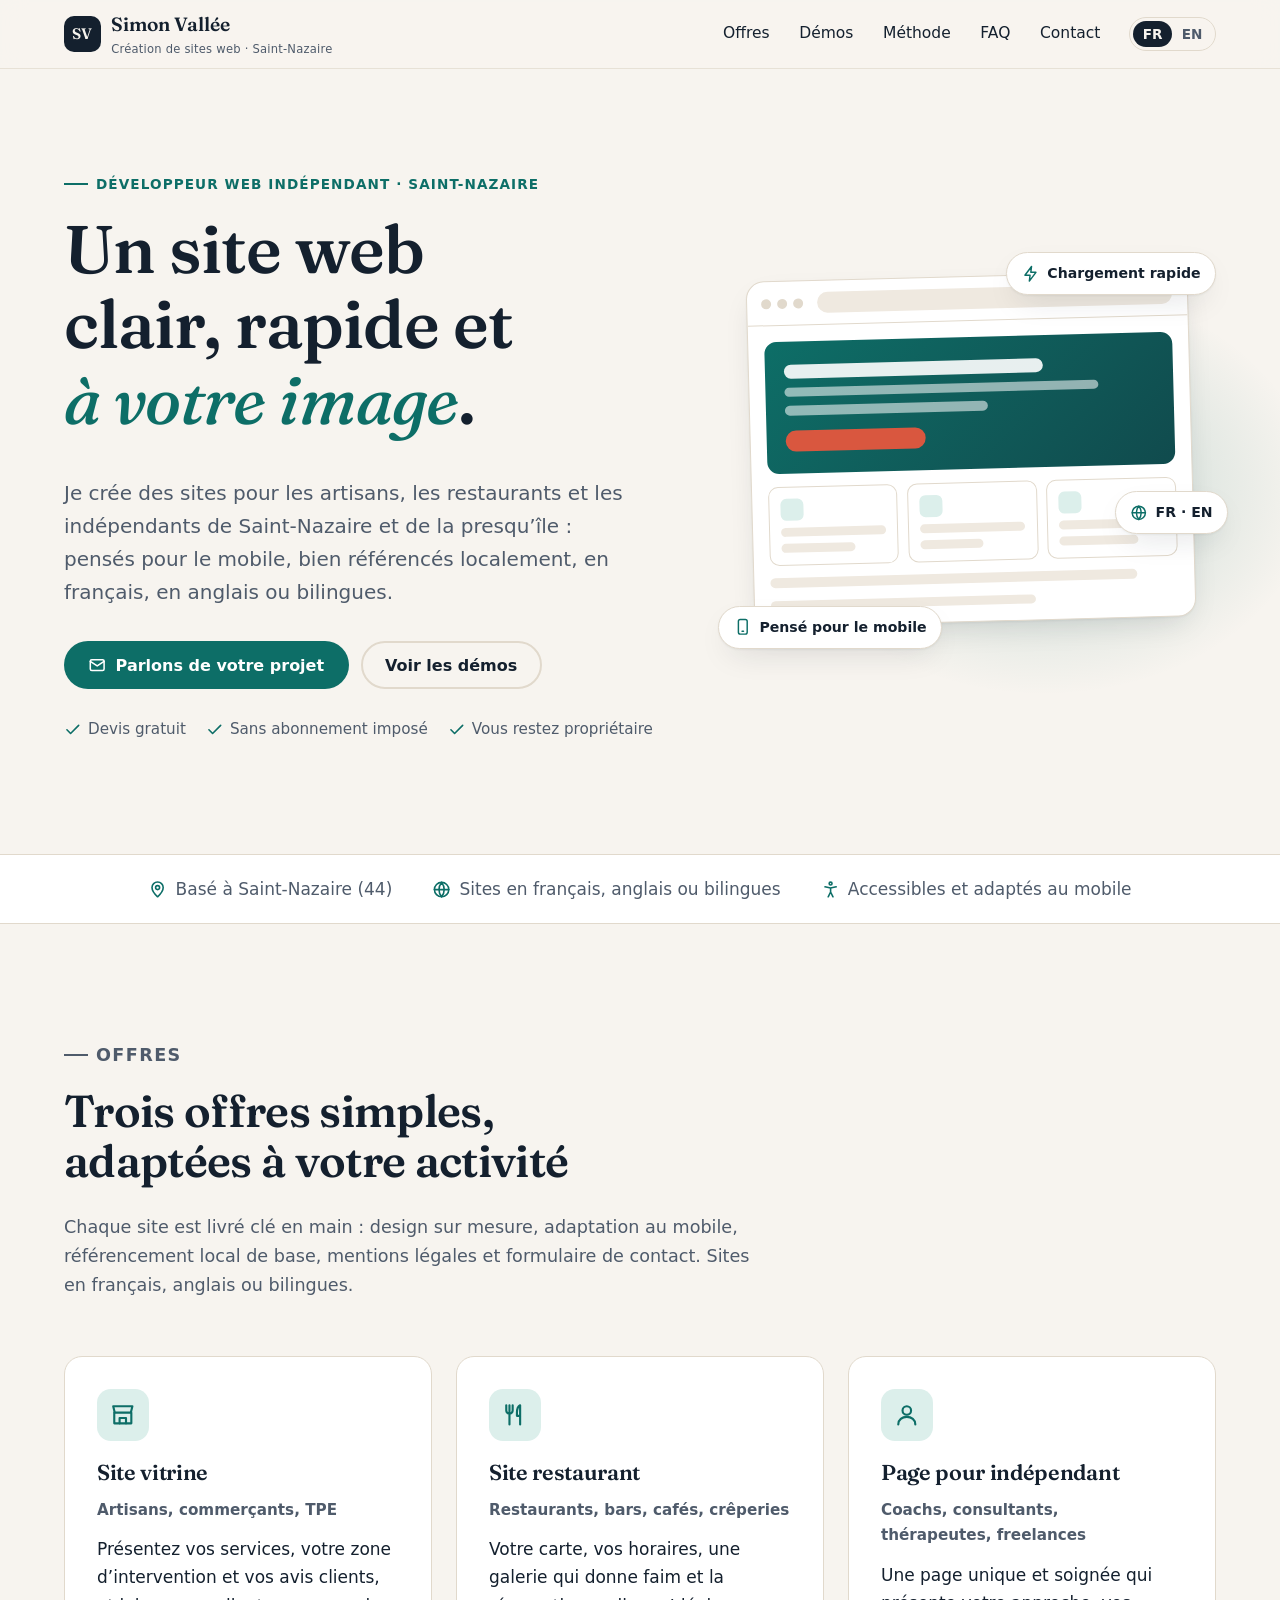
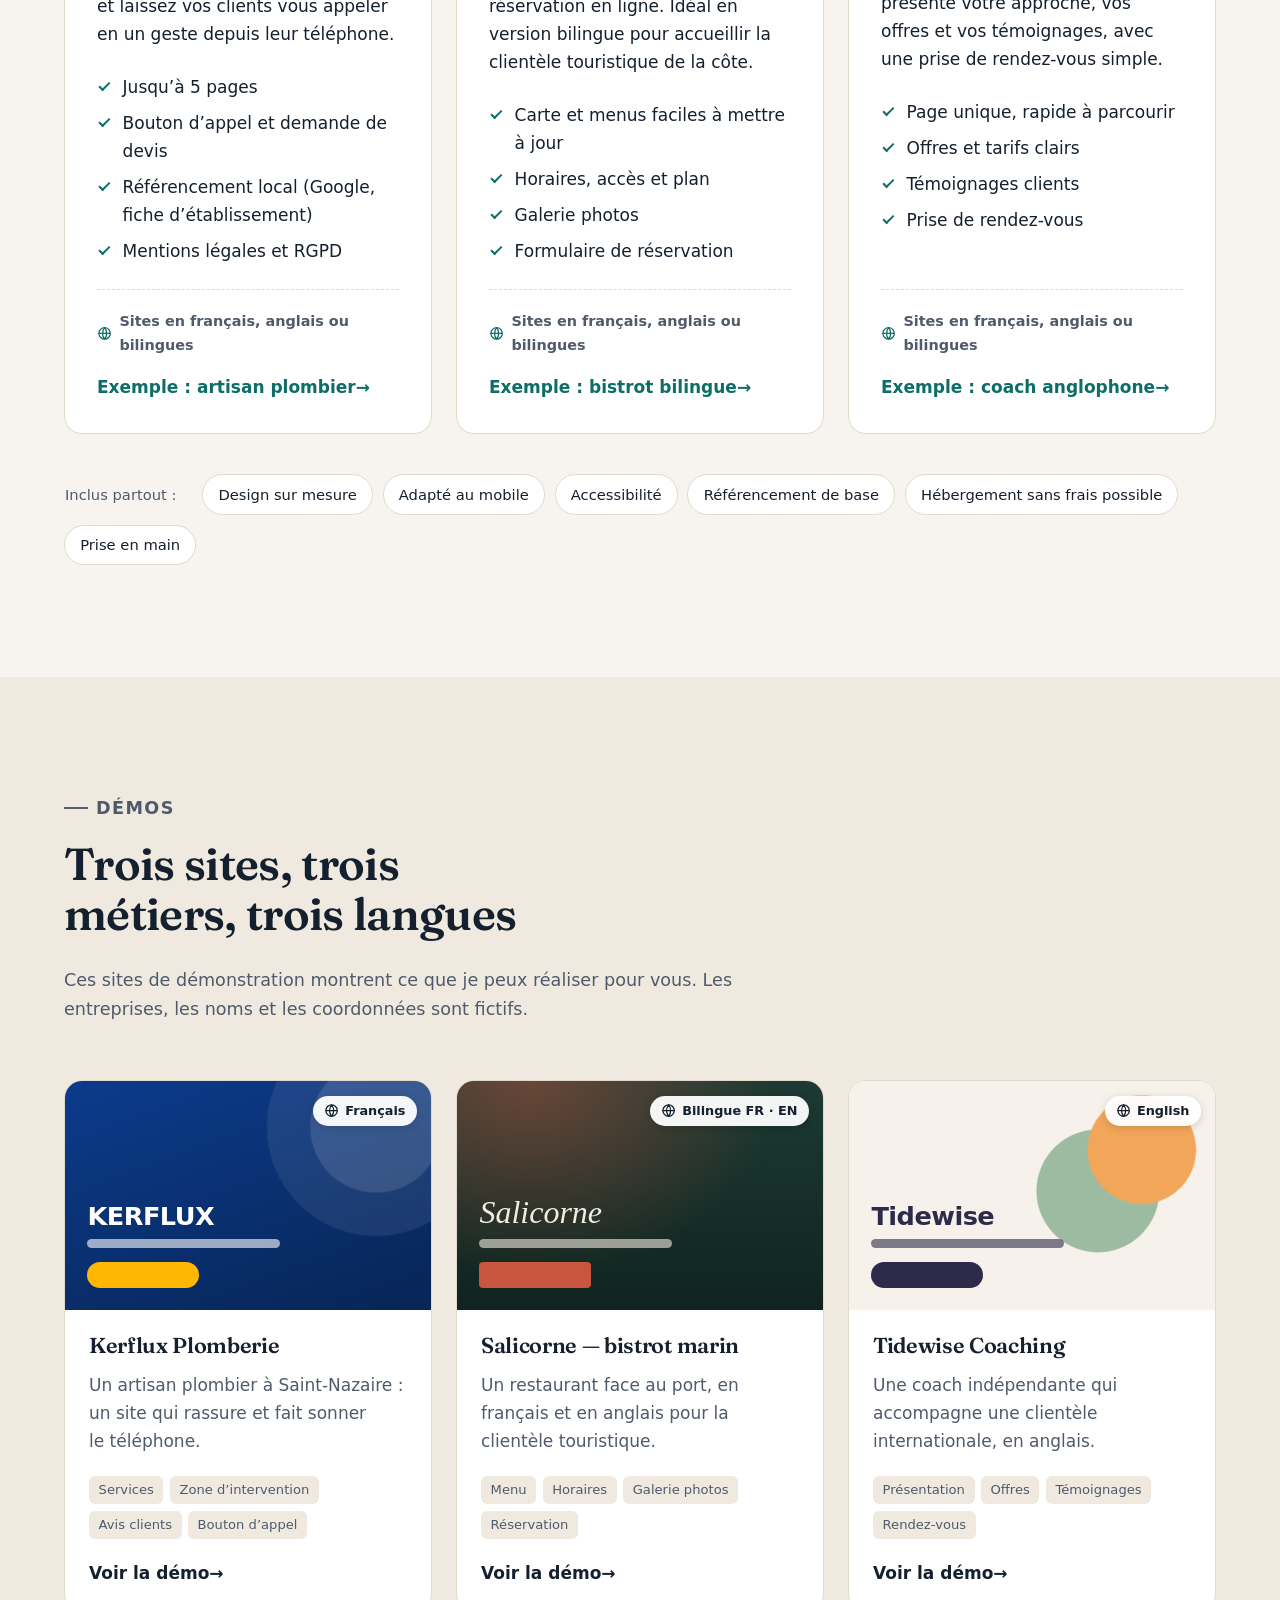
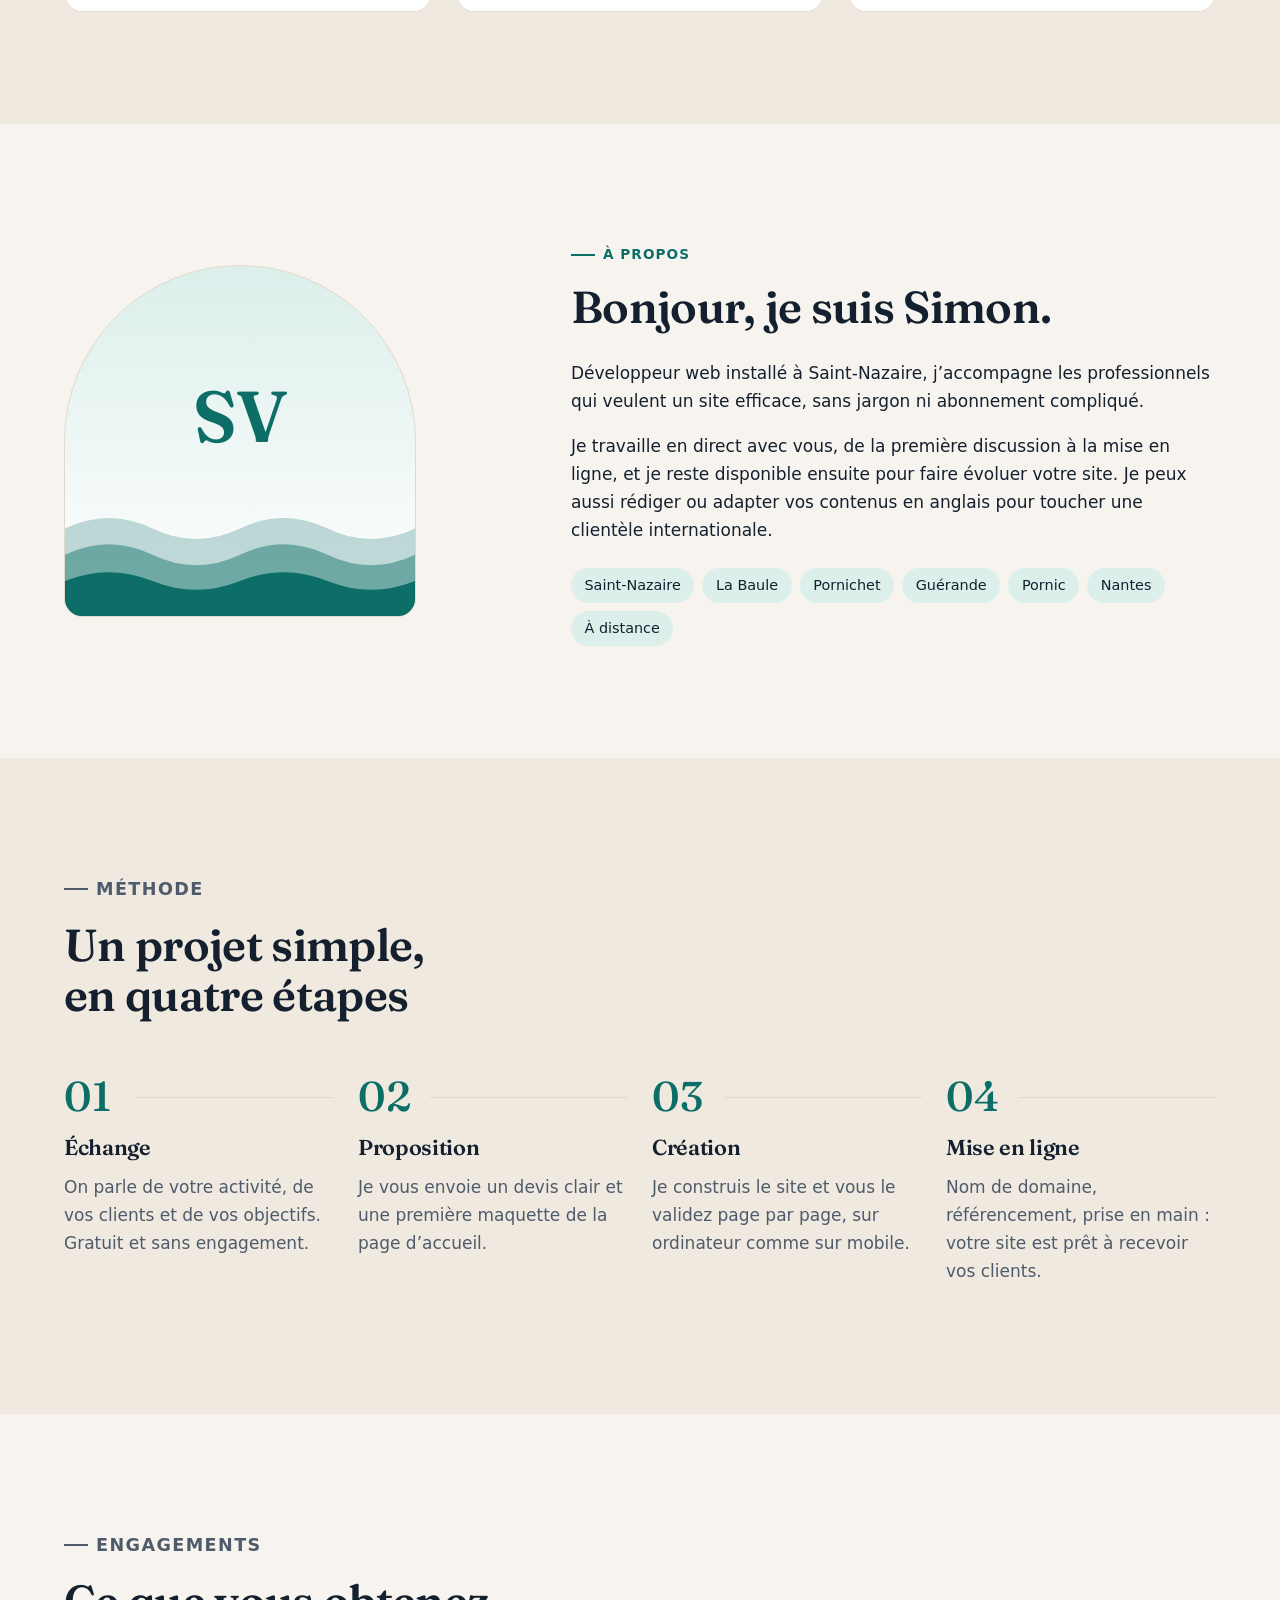
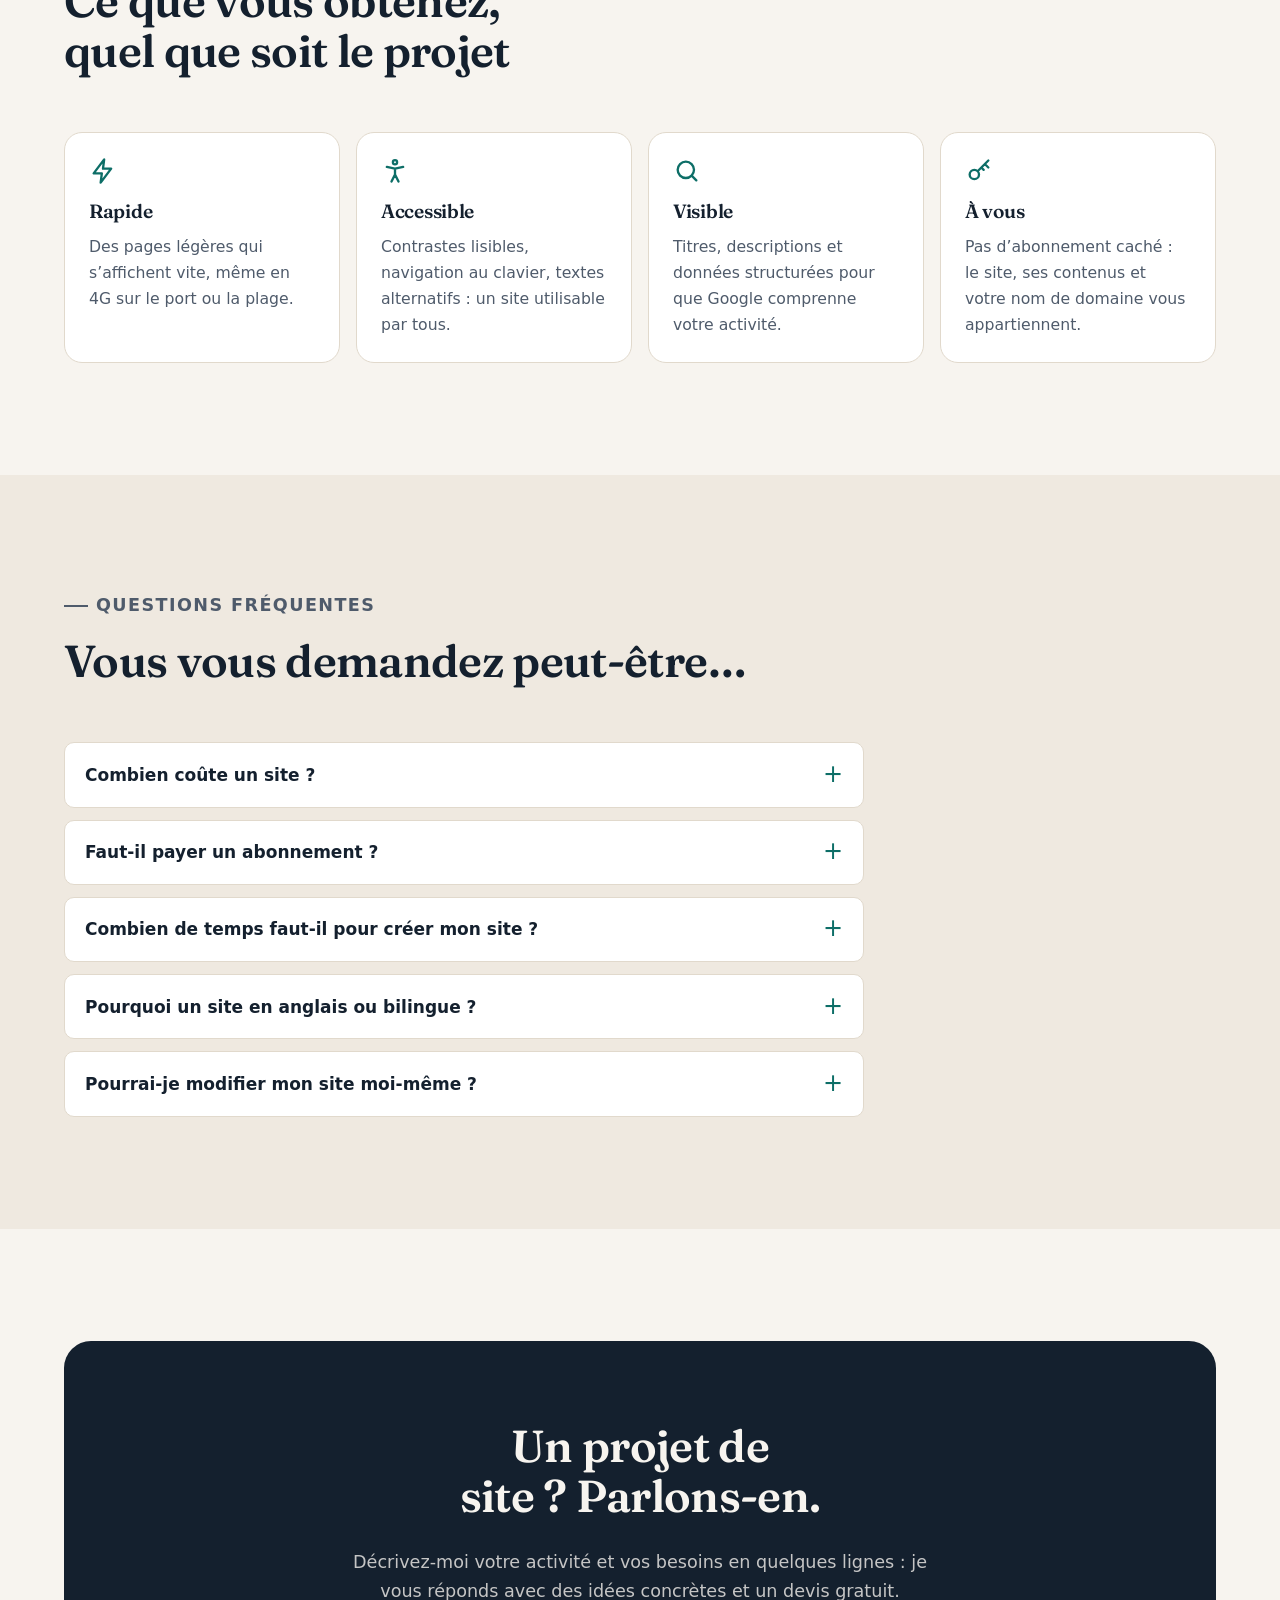
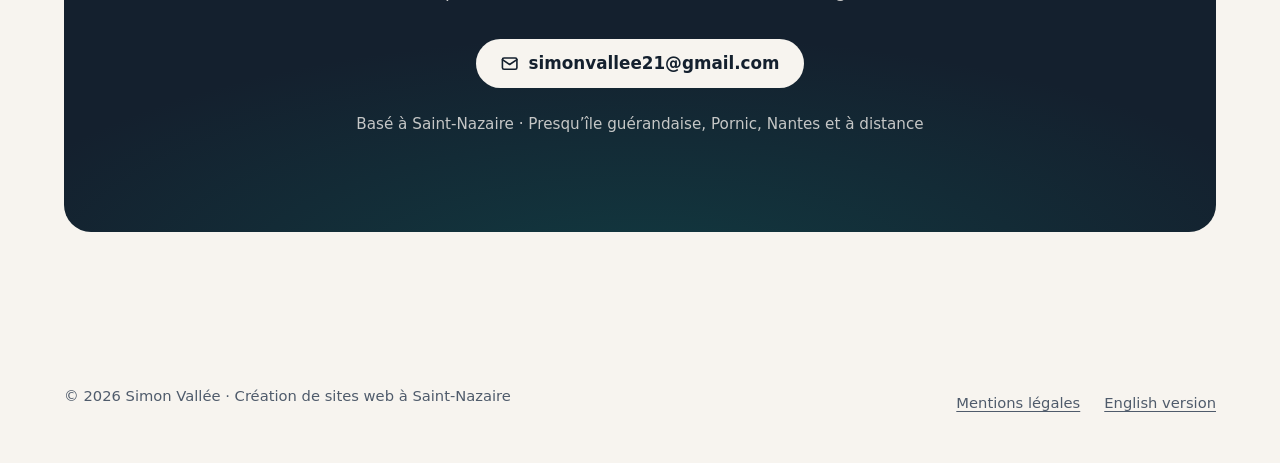
==== index.html @ a6b5ebdc "Créer le portfolio bilingue et trois sites de démonstration - Portfolio FR/EN : présentation, trois " ====
<!doctype html>
<html lang="fr">
<head>
  <meta charset="utf-8">
  <meta name="viewport" content="width=device-width, initial-scale=1">
  <title>Simon Vallée — Création de sites web à Saint-Nazaire</title>
  <meta name="description" content="Développeur web indépendant à Saint-Nazaire : sites vitrines, sites de restaurant et pages pour indépendants. Rapides, adaptés au mobile, en français, anglais ou bilingues.">
  <link rel="canonical" href="https://sucubria.github.io/portfolio/">
  <link rel="alternate" hreflang="fr" href="https://sucubria.github.io/portfolio/">
  <link rel="alternate" hreflang="en" href="https://sucubria.github.io/portfolio/en/">
  <link rel="alternate" hreflang="x-default" href="https://sucubria.github.io/portfolio/">
  <meta name="color-scheme" content="light dark">
  <meta name="theme-color" content="#f7f4ef" media="(prefers-color-scheme: light)">
  <meta name="theme-color" content="#0e161f" media="(prefers-color-scheme: dark)">

  <meta property="og:type" content="website">
  <meta property="og:site_name" content="Simon Vallée — Création de sites web">
  <meta property="og:title" content="Simon Vallée — Création de sites web à Saint-Nazaire">
  <meta property="og:description" content="Sites vitrines, sites de restaurant et pages pour indépendants : rapides, adaptés au mobile, en français, anglais ou bilingues.">
  <meta property="og:url" content="https://sucubria.github.io/portfolio/">
  <meta property="og:image" content="https://sucubria.github.io/portfolio/assets/img/og-image.png">
  <meta property="og:image:width" content="1200">
  <meta property="og:image:height" content="630">
  <meta property="og:locale" content="fr_FR">
  <meta property="og:locale:alternate" content="en_GB">
  <meta name="twitter:card" content="summary_large_image">

  <link rel="icon" href="assets/img/favicon.svg" type="image/svg+xml">
  <link rel="preload" href="assets/fonts/fraunces-latin-wght-normal.woff2" as="font" type="font/woff2" crossorigin>
  <link rel="stylesheet" href="assets/css/portfolio.css">
  <script>document.documentElement.classList.add("js");</script>
  <script src="assets/js/main.js" defer></script>

  <script type="application/ld+json">
  {
    "@context": "https://schema.org",
    "@type": "ProfessionalService",
    "name": "Simon Vallée — Création de sites web",
    "description": "Création de sites web pour artisans, restaurants et indépendants, en français, anglais ou bilingues.",
    "url": "https://sucubria.github.io/portfolio/",
    "image": "https://sucubria.github.io/portfolio/assets/img/og-image.png",
    "email": "simonvallee21@gmail.com",
    "founder": { "@type": "Person", "name": "Simon Vallée", "jobTitle": "Développeur web indépendant" },
    "address": { "@type": "PostalAddress", "addressLocality": "Saint-Nazaire", "postalCode": "44600", "addressCountry": "FR" },
    "areaServed": ["Saint-Nazaire", "La Baule-Escoublac", "Pornichet", "Guérande", "Pornic", "Nantes"],
    "knowsLanguage": ["fr", "en"],
    "hasOfferCatalog": {
      "@type": "OfferCatalog",
      "name": "Offres",
      "itemListElement": [
        { "@type": "Offer", "itemOffered": { "@type": "Service", "name": "Site vitrine" } },
        { "@type": "Offer", "itemOffered": { "@type": "Service", "name": "Site restaurant" } },
        { "@type": "Offer", "itemOffered": { "@type": "Service", "name": "Page pour indépendant" } }
      ]
    }
  }
  </script>
</head>
<body>
  <svg width="0" height="0" style="position:absolute" aria-hidden="true" focusable="false">
    <defs>
      <symbol id="i-check" viewBox="0 0 24 24" fill="none" stroke="currentColor" stroke-width="2.2" stroke-linecap="round" stroke-linejoin="round"><path d="M20 6 9 17l-5-5"/></symbol>
      <symbol id="i-mail" viewBox="0 0 24 24" fill="none" stroke="currentColor" stroke-width="2" stroke-linecap="round" stroke-linejoin="round"><rect x="3" y="5" width="18" height="14" rx="2"/><path d="m3 7 9 6 9-6"/></symbol>
      <symbol id="i-globe" viewBox="0 0 24 24" fill="none" stroke="currentColor" stroke-width="2" stroke-linecap="round" stroke-linejoin="round"><circle cx="12" cy="12" r="9"/><path d="M3 12h18M12 3a14 14 0 0 1 0 18M12 3a14 14 0 0 0 0 18"/></symbol>
      <symbol id="i-pin" viewBox="0 0 24 24" fill="none" stroke="currentColor" stroke-width="2" stroke-linecap="round" stroke-linejoin="round"><path d="M12 21s-7-6.2-7-11.5a7 7 0 0 1 14 0C19 14.8 12 21 12 21z"/><circle cx="12" cy="9.5" r="2.5"/></symbol>
      <symbol id="i-store" viewBox="0 0 24 24" fill="none" stroke="currentColor" stroke-width="2" stroke-linecap="round" stroke-linejoin="round"><path d="M4 10v10h16V10"/><path d="M3 4h18l-1.5 6h-15z"/><path d="M9 20v-5h6v5"/></symbol>
      <symbol id="i-utensils" viewBox="0 0 24 24" fill="none" stroke="currentColor" stroke-width="2" stroke-linecap="round" stroke-linejoin="round"><path d="M7 3v8M4 3v5a3 3 0 0 0 6 0V3M7 11v10"/><path d="M17 21V3c-2.2 1.2-3 3.8-3 7v3h3"/></symbol>
      <symbol id="i-user" viewBox="0 0 24 24" fill="none" stroke="currentColor" stroke-width="2" stroke-linecap="round" stroke-linejoin="round"><circle cx="12" cy="8" r="4"/><path d="M4 21c0-4.4 3.6-7 8-7s8 2.6 8 7"/></symbol>
      <symbol id="i-bolt" viewBox="0 0 24 24" fill="none" stroke="currentColor" stroke-width="2" stroke-linecap="round" stroke-linejoin="round"><path d="M13 2 4 14h7l-1 8 9-12h-7z"/></symbol>
      <symbol id="i-mobile" viewBox="0 0 24 24" fill="none" stroke="currentColor" stroke-width="2" stroke-linecap="round" stroke-linejoin="round"><rect x="6" y="2" width="12" height="20" rx="2.5"/><path d="M11 18h2"/></symbol>
      <symbol id="i-access" viewBox="0 0 24 24" fill="none" stroke="currentColor" stroke-width="2" stroke-linecap="round" stroke-linejoin="round"><circle cx="12" cy="4.5" r="1.8"/><path d="m5 8.5 7 1.5 7-1.5M12 10v5m0 0-3 6m3-6 3 6"/></symbol>
      <symbol id="i-search" viewBox="0 0 24 24" fill="none" stroke="currentColor" stroke-width="2" stroke-linecap="round" stroke-linejoin="round"><circle cx="11" cy="11" r="7"/><path d="m20 20-4-4"/></symbol>
      <symbol id="i-key" viewBox="0 0 24 24" fill="none" stroke="currentColor" stroke-width="2" stroke-linecap="round" stroke-linejoin="round"><circle cx="8" cy="15" r="4"/><path d="m11 12 9-9M17 6l3 3M14 9l2 2"/></symbol>
      <symbol id="i-menu" viewBox="0 0 24 24" fill="none" stroke="currentColor" stroke-width="2" stroke-linecap="round"><path d="M4 7h16M4 12h16M4 17h16"/></symbol>
    </defs>
  </svg>

  <a class="skip-link" href="#contenu">Aller au contenu</a>

  <header class="site-header">
    <div class="wrap site-header__inner">
      <a class="brand" href="./" aria-label="Simon Vallée, accueil">
        <span class="brand__mark" aria-hidden="true">SV</span>
        <span>Simon Vallée<span class="brand__tagline">Création de sites web · Saint-Nazaire</span></span>
      </a>
      <nav class="nav" id="menu" aria-label="Navigation principale">
        <ul class="nav__list">
          <li><a href="#offres">Offres</a></li>
          <li><a href="#demos">Démos</a></li>
          <li><a href="#methode">Méthode</a></li>
          <li><a href="#faq">FAQ</a></li>
          <li><a href="#contact">Contact</a></li>
        </ul>
      </nav>
      <div class="lang-switch" role="group" aria-label="Langue du site">
        <span aria-current="true">FR</span>
        <a href="en/" hreflang="en" lang="en" aria-label="English version">EN</a>
      </div>
      <button class="nav-toggle" type="button" aria-expanded="false" aria-controls="menu" data-nav-toggle>
        <svg aria-hidden="true"><use href="#i-menu"/></svg>
        <span class="visually-hidden">Menu</span>
      </button>
    </div>
  </header>

  <main id="contenu">
    <section class="hero" aria-labelledby="hero-title">
      <div class="wrap hero__grid">
        <div>
          <p class="eyebrow">Développeur web indépendant · Saint-Nazaire</p>
          <h1 id="hero-title">Un site web clair, rapide et <em>à votre image</em>.</h1>
          <p class="hero__lead">Je crée des sites pour les artisans, les restaurants et les indépendants de Saint-Nazaire et de la presqu’île&nbsp;: pensés pour le mobile, bien référencés localement, en français, en anglais ou bilingues.</p>
          <div class="hero__actions">
            <a class="btn btn--primary" href="mailto:simonvallee21@gmail.com?subject=Projet%20de%20site%20web">
              <svg aria-hidden="true"><use href="#i-mail"/></svg>
              Parlons de votre projet
            </a>
            <a class="btn btn--ghost" href="#demos">Voir les démos</a>
          </div>
          <ul class="checks">
            <li><svg aria-hidden="true"><use href="#i-check"/></svg>Devis gratuit</li>
            <li><svg aria-hidden="true"><use href="#i-check"/></svg>Sans abonnement imposé</li>
            <li><svg aria-hidden="true"><use href="#i-check"/></svg>Vous restez propriétaire</li>
          </ul>
        </div>

        <div class="mockup" aria-hidden="true">
          <div class="browser">
            <div class="browser__bar"><i></i><i></i><i></i><span class="browser__url"></span></div>
            <div class="browser__body">
              <div class="sk-hero">
                <span class="sk-line"></span>
                <span class="sk-line" style="width:85%"></span>
                <span class="sk-line" style="width:55%"></span>
                <span class="sk-btn"></span>
              </div>
              <div class="sk-cards">
                <div class="sk-card"><i></i><span class="sk-line"></span><span class="sk-line" style="width:70%"></span></div>
                <div class="sk-card"><i></i><span class="sk-line"></span><span class="sk-line" style="width:60%"></span></div>
                <div class="sk-card"><i></i><span class="sk-line"></span><span class="sk-line" style="width:75%"></span></div>
              </div>
              <span class="sk-line" style="width:90%"></span>
              <span class="sk-line" style="width:65%"></span>
            </div>
          </div>
          <span class="float-badge float-badge--1"><svg><use href="#i-bolt"/></svg>Chargement rapide</span>
          <span class="float-badge float-badge--3"><svg><use href="#i-globe"/></svg>FR · EN</span>
          <span class="float-badge float-badge--2"><svg><use href="#i-mobile"/></svg>Pensé pour le mobile</span>
        </div>
      </div>
    </section>

    <div class="strip">
      <ul class="wrap strip__list">
        <li><svg aria-hidden="true"><use href="#i-pin"/></svg>Basé à Saint-Nazaire (44)</li>
        <li><svg aria-hidden="true"><use href="#i-globe"/></svg>Sites en français, anglais ou bilingues</li>
        <li><svg aria-hidden="true"><use href="#i-access"/></svg>Accessibles et adaptés au mobile</li>
      </ul>
    </div>

    <section class="section" id="offres" aria-labelledby="offres-title">
      <div class="wrap">
        <div class="section__head">
          <p class="eyebrow">Offres</p>
          <h2 id="offres-title">Trois offres simples, adaptées à votre activité</h2>
          <p>Chaque site est livré clé en main&nbsp;: design sur mesure, adaptation au mobile, référencement local de base, mentions légales et formulaire de contact. Sites en français, anglais ou bilingues.</p>
        </div>

        <div class="cards">
          <article class="card">
            <div class="card__icon" aria-hidden="true"><svg><use href="#i-store"/></svg></div>
            <h3>Site vitrine</h3>
            <p class="card__for">Artisans, commerçants, TPE</p>
            <p>Présentez vos services, votre zone d’intervention et vos avis clients, et laissez vos clients vous appeler en un geste depuis leur téléphone.</p>
            <ul class="card__list">
              <li>Jusqu’à 5 pages</li>
              <li>Bouton d’appel et demande de devis</li>
              <li>Référencement local (Google, fiche d’établissement)</li>
              <li>Mentions légales et RGPD</li>
            </ul>
            <div class="card__foot">
              <span class="lang-note"><svg aria-hidden="true"><use href="#i-globe"/></svg>Sites en français, anglais ou bilingues</span>
              <a class="link-arrow" href="demos/plombier/">Exemple&nbsp;: artisan plombier</a>
            </div>
          </article>

          <article class="card">
            <div class="card__icon" aria-hidden="true"><svg><use href="#i-utensils"/></svg></div>
            <h3>Site restaurant</h3>
            <p class="card__for">Restaurants, bars, cafés, crêperies</p>
            <p>Votre carte, vos horaires, une galerie qui donne faim et la réservation en ligne. Idéal en version bilingue pour accueillir la clientèle touristique de la côte.</p>
            <ul class="card__list">
              <li>Carte et menus faciles à mettre à jour</li>
              <li>Horaires, accès et plan</li>
              <li>Galerie photos</li>
              <li>Formulaire de réservation</li>
            </ul>
            <div class="card__foot">
              <span class="lang-note"><svg aria-hidden="true"><use href="#i-globe"/></svg>Sites en français, anglais ou bilingues</span>
              <a class="link-arrow" href="demos/restaurant/">Exemple&nbsp;: bistrot bilingue</a>
            </div>
          </article>

          <article class="card">
            <div class="card__icon" aria-hidden="true"><svg><use href="#i-user"/></svg></div>
            <h3>Page pour indépendant</h3>
            <p class="card__for">Coachs, consultants, thérapeutes, freelances</p>
            <p>Une page unique et soignée qui présente votre approche, vos offres et vos témoignages, avec une prise de rendez-vous simple.</p>
            <ul class="card__list">
              <li>Page unique, rapide à parcourir</li>
              <li>Offres et tarifs clairs</li>
              <li>Témoignages clients</li>
              <li>Prise de rendez-vous</li>
            </ul>
            <div class="card__foot">
              <span class="lang-note"><svg aria-hidden="true"><use href="#i-globe"/></svg>Sites en français, anglais ou bilingues</span>
              <a class="link-arrow" href="demos/coach/">Exemple&nbsp;: coach anglophone</a>
            </div>
          </article>
        </div>

        <ul class="included" aria-label="Inclus dans chaque offre">
          <li>Inclus partout&nbsp;:</li>
          <li>Design sur mesure</li>
          <li>Adapté au mobile</li>
          <li>Accessibilité</li>
          <li>Référencement de base</li>
          <li>Hébergement sans frais possible</li>
          <li>Prise en main</li>
        </ul>
      </div>
    </section>

    <section class="section section--alt" id="demos" aria-labelledby="demos-title">
      <div class="wrap">
        <div class="section__head">
          <p class="eyebrow">Démos</p>
          <h2 id="demos-title">Trois sites, trois métiers, trois langues</h2>
          <p>Ces sites de démonstration montrent ce que je peux réaliser pour vous. Les entreprises, les noms et les coordonnées sont fictifs.</p>
        </div>

        <div class="cards">
          <article class="demo-card">
            <span class="lang-tag"><svg aria-hidden="true"><use href="#i-globe"/></svg><span class="visually-hidden">Langue du site :</span> Français</span>
            <div class="preview preview--plumber" aria-hidden="true">
              <p class="preview__name">Kerflux</p>
              <span class="preview__line"></span>
              <span class="preview__btn"></span>
            </div>
            <div class="demo-card__body">
              <h3><a href="demos/plombier/">Kerflux Plomberie</a></h3>
              <p>Un artisan plombier à Saint-Nazaire&nbsp;: un site qui rassure et fait sonner le téléphone.</p>
              <ul class="tags" aria-label="Contenu">
                <li>Services</li><li>Zone d’intervention</li><li>Avis clients</li><li>Bouton d’appel</li>
              </ul>
              <span class="link-arrow" aria-hidden="true">Voir la démo</span>
            </div>
          </article>

          <article class="demo-card">
            <span class="lang-tag"><svg aria-hidden="true"><use href="#i-globe"/></svg><span class="visually-hidden">Langues du site :</span> Bilingue FR · EN</span>
            <div class="preview preview--restaurant" aria-hidden="true">
              <p class="preview__name">Salicorne</p>
              <span class="preview__line"></span>
              <span class="preview__btn"></span>
            </div>
            <div class="demo-card__body">
              <h3><a href="demos/restaurant/">Salicorne — bistrot marin</a></h3>
              <p>Un restaurant face au port, en français et en anglais pour la clientèle touristique.</p>
              <ul class="tags" aria-label="Contenu">
                <li>Menu</li><li>Horaires</li><li>Galerie photos</li><li>Réservation</li>
              </ul>
              <span class="link-arrow" aria-hidden="true">Voir la démo</span>
            </div>
          </article>

          <article class="demo-card">
            <span class="lang-tag"><svg aria-hidden="true"><use href="#i-globe"/></svg><span class="visually-hidden">Langue du site :</span> English</span>
            <div class="preview preview--coach" aria-hidden="true">
              <p class="preview__name">Tidewise</p>
              <span class="preview__line"></span>
              <span class="preview__btn"></span>
            </div>
            <div class="demo-card__body">
              <h3><a href="demos/coach/">Tidewise Coaching</a></h3>
              <p>Une coach indépendante qui accompagne une clientèle internationale, en anglais.</p>
              <ul class="tags" aria-label="Contenu">
                <li>Présentation</li><li>Offres</li><li>Témoignages</li><li>Rendez-vous</li>
              </ul>
              <span class="link-arrow" aria-hidden="true">Voir la démo</span>
            </div>
          </article>
        </div>
      </div>
    </section>

    <section class="section" id="a-propos" aria-labelledby="about-title">
      <div class="wrap about">
        <div class="about__visual" aria-hidden="true">
          <svg viewBox="0 0 200 200" preserveAspectRatio="xMidYMax slice">
            <path d="M0 150 Q25 138 50 150 T100 150 T150 150 T200 150 V200 H0Z" style="fill:var(--accent);opacity:.25"/>
            <path d="M0 165 Q25 153 50 165 T100 165 T150 165 T200 165 V200 H0Z" style="fill:var(--accent);opacity:.45"/>
            <path d="M0 180 Q25 170 50 180 T100 180 T150 180 T200 180 V200 H0Z" style="fill:var(--accent)"/>
          </svg>
          <span class="about__initials">SV</span>
        </div>
        <div>
          <p class="eyebrow">À propos</p>
          <h2 id="about-title">Bonjour, je suis Simon.</h2>
          <p>Développeur web installé à Saint-Nazaire, j’accompagne les professionnels qui veulent un site efficace, sans jargon ni abonnement compliqué.</p>
          <p>Je travaille en direct avec vous, de la première discussion à la mise en ligne, et je reste disponible ensuite pour faire évoluer votre site. Je peux aussi rédiger ou adapter vos contenus en anglais pour toucher une clientèle internationale.</p>
          <ul class="zones" aria-label="Zones d’intervention">
            <li>Saint-Nazaire</li><li>La Baule</li><li>Pornichet</li><li>Guérande</li><li>Pornic</li><li>Nantes</li><li>À distance</li>
          </ul>
        </div>
      </div>
    </section>

    <section class="section section--alt" id="methode" aria-labelledby="methode-title">
      <div class="wrap">
        <div class="section__head">
          <p class="eyebrow">Méthode</p>
          <h2 id="methode-title">Un projet simple, en quatre étapes</h2>
        </div>
        <ol class="steps">
          <li>
            <h3>Échange</h3>
            <p>On parle de votre activité, de vos clients et de vos objectifs. Gratuit et sans engagement.</p>
          </li>
          <li>
            <h3>Proposition</h3>
            <p>Je vous envoie un devis clair et une première maquette de la page d’accueil.</p>
          </li>
          <li>
            <h3>Création</h3>
            <p>Je construis le site et vous le validez page par page, sur ordinateur comme sur mobile.</p>
          </li>
          <li>
            <h3>Mise en ligne</h3>
            <p>Nom de domaine, référencement, prise en main&nbsp;: votre site est prêt à recevoir vos clients.</p>
          </li>
        </ol>
      </div>
    </section>

    <section class="section" aria-labelledby="values-title">
      <div class="wrap">
        <div class="section__head">
          <p class="eyebrow">Engagements</p>
          <h2 id="values-title">Ce que vous obtenez, quel que soit le projet</h2>
        </div>
        <ul class="values">
          <li>
            <svg aria-hidden="true"><use href="#i-bolt"/></svg>
            <h3>Rapide</h3>
            <p>Des pages légères qui s’affichent vite, même en 4G sur le port ou la plage.</p>
          </li>
          <li>
            <svg aria-hidden="true"><use href="#i-access"/></svg>
            <h3>Accessible</h3>
            <p>Contrastes lisibles, navigation au clavier, textes alternatifs&nbsp;: un site utilisable par tous.</p>
          </li>
          <li>
            <svg aria-hidden="true"><use href="#i-search"/></svg>
            <h3>Visible</h3>
            <p>Titres, descriptions et données structurées pour que Google comprenne votre activité.</p>
          </li>
          <li>
            <svg aria-hidden="true"><use href="#i-key"/></svg>
            <h3>À vous</h3>
            <p>Pas d’abonnement caché&nbsp;: le site, ses contenus et votre nom de domaine vous appartiennent.</p>
          </li>
        </ul>
      </div>
    </section>

    <section class="section section--alt" id="faq" aria-labelledby="faq-title">
      <div class="wrap">
        <div class="section__head">
          <p class="eyebrow">Questions fréquentes</p>
          <h2 id="faq-title">Vous vous demandez peut-être…</h2>
        </div>
        <div class="faq">
          <details>
            <summary>Combien coûte un site&nbsp;?</summary>
            <p>Chaque projet est différent&nbsp;: après un premier échange, je vous envoie un devis gratuit et détaillé, sans surprise.</p>
          </details>
          <details>
            <summary>Faut-il payer un abonnement&nbsp;?</summary>
            <p>Non. Mes sites sont statiques&nbsp;: ils peuvent être hébergés gratuitement ou pour quelques euros. Seul le nom de domaine (environ 10 à 15&nbsp;€ par an) est à prévoir.</p>
          </details>
          <details>
            <summary>Combien de temps faut-il pour créer mon site&nbsp;?</summary>
            <p>En général quelques semaines. Le délai dépend surtout de la préparation des contenus (textes, photos, carte, tarifs), pour laquelle je peux vous aider.</p>
          </details>
          <details>
            <summary>Pourquoi un site en anglais ou bilingue&nbsp;?</summary>
            <p>Sur la côte, une partie de la clientèle est étrangère, surtout en saison. Une version anglaise rassure ces visiteurs et les aide à réserver ou à vous appeler.</p>
          </details>
          <details>
            <summary>Pourrai-je modifier mon site moi-même&nbsp;?</summary>
            <p>Oui&nbsp;: je vous montre comment mettre à jour les informations courantes (horaires, carte, tarifs). Si vous préférez, je m’en charge pour vous.</p>
          </details>
        </div>
      </div>
    </section>

    <section class="section" id="contact" aria-labelledby="contact-title">
      <div class="wrap">
        <div class="contact">
          <h2 id="contact-title">Un projet de site&nbsp;? Parlons-en.</h2>
          <p>Décrivez-moi votre activité et vos besoins en quelques lignes&nbsp;: je vous réponds avec des idées concrètes et un devis gratuit.</p>
          <a class="btn btn--primary" href="mailto:simonvallee21@gmail.com?subject=Projet%20de%20site%20web">
            <svg aria-hidden="true"><use href="#i-mail"/></svg>
            simonvallee21@gmail.com
          </a>
          <p class="contact__meta">Basé à Saint-Nazaire · Presqu’île guérandaise, Pornic, Nantes et à distance</p>
        </div>
      </div>
    </section>
  </main>

  <footer class="site-footer">
    <div class="wrap site-footer__inner">
      <p>© <span data-year>2026</span> Simon Vallée · Création de sites web à Saint-Nazaire</p>
      <ul>
        <li><a href="mentions-legales.html">Mentions légales</a></li>
        <li><a href="en/" hreflang="en" lang="en">English version</a></li>
      </ul>
    </div>
  </footer>
</body>
</html>
---- assets/css/portfolio.css ----
/* ==========================================================================
   Portfolio — Simon Vallée
   ========================================================================== */

@font-face {
  font-family: "Fraunces";
  font-style: normal;
  font-weight: 100 900;
  font-display: swap;
  src: url("../fonts/fraunces-latin-wght-normal.woff2") format("woff2");
}

@font-face {
  font-family: "Fraunces";
  font-style: italic;
  font-weight: 100 900;
  font-display: swap;
  src: url("../fonts/fraunces-latin-wght-italic.woff2") format("woff2");
}

:root {
  --bg: #f7f4ef;
  --surface: #ffffff;
  --surface-2: #efe9e0;
  --ink: #14202e;
  --muted: #4f5b6b;
  --line: #e1d9cc;
  --accent: #0d6e67;
  --accent-hover: #0a5953;
  --accent-ink: #ffffff;
  --accent-soft: #dcefeb;
  --coral: #d9573f;
  --shadow: 0 1px 2px rgba(20, 32, 46, 0.05), 0 12px 32px -12px rgba(20, 32, 46, 0.18);
  --radius: 18px;
  --radius-sm: 10px;
  --font-display: "Fraunces", Georgia, "Times New Roman", serif;
  --font-body: system-ui, -apple-system, "Segoe UI", Roboto, "Helvetica Neue", Arial, sans-serif;
  --wrap: 72rem;
  --gutter: clamp(1rem, 4vw, 2rem);
  color-scheme: light dark;
}

@media (prefers-color-scheme: dark) {
  :root {
    --bg: #0e161f;
    --surface: #152130;
    --surface-2: #1b2a3a;
    --ink: #edf1f4;
    --muted: #a8b3bf;
    --line: #26384b;
    --accent: #5cc7bb;
    --accent-hover: #7ad6cc;
    --accent-ink: #062320;
    --accent-soft: #163a3a;
    --coral: #ff8d74;
    --shadow: 0 1px 2px rgba(0, 0, 0, 0.3), 0 12px 32px -12px rgba(0, 0, 0, 0.6);
  }
}

/* ---------- Base ---------- */

*,
*::before,
*::after {
  box-sizing: border-box;
}

html {
  -webkit-text-size-adjust: 100%;
  scroll-behavior: smooth;
  scroll-padding-top: 5rem;
}

body {
  margin: 0;
  background: var(--bg);
  color: var(--ink);
  font: 400 1.0625rem/1.65 var(--font-body);
  text-rendering: optimizeLegibility;
  -webkit-font-smoothing: antialiased;
}

img,
svg {
  display: block;
  max-width: 100%;
}

h1,
h2,
h3 {
  margin: 0 0 0.6em;
  font-family: var(--font-display);
  font-weight: 600;
  line-height: 1.12;
  letter-spacing: -0.015em;
  text-wrap: balance;
}

h1 {
  font-size: clamp(2.4rem, 6vw, 4.2rem);
  font-weight: 560;
}

h2 {
  font-size: clamp(1.9rem, 4vw, 2.8rem);
}

h3 {
  font-size: 1.35rem;
}

p {
  margin: 0 0 1em;
  text-wrap: pretty;
}

a {
  color: var(--accent);
  text-underline-offset: 3px;
}

a:hover {
  color: var(--accent-hover);
}

:focus-visible {
  outline: 3px solid var(--accent);
  outline-offset: 3px;
  border-radius: 4px;
}

ul {
  padding: 0;
  margin: 0;
  list-style: none;
}

.wrap {
  width: min(100% - 2 * var(--gutter), var(--wrap));
  margin-inline: auto;
}

.skip-link {
  position: absolute;
  top: -100px;
  left: 1rem;
  z-index: 200;
  padding: 0.6rem 1rem;
  background: var(--ink);
  color: var(--bg);
  border-radius: 0 0 8px 8px;
  font-weight: 600;
}

.skip-link:focus {
  top: 0;
  color: var(--bg);
}

.visually-hidden {
  position: absolute !important;
  width: 1px;
  height: 1px;
  overflow: hidden;
  clip-path: inset(50%);
  white-space: nowrap;
}

/* ---------- Boutons ---------- */

.btn {
  display: inline-flex;
  align-items: center;
  justify-content: center;
  gap: 0.55rem;
  min-height: 3rem;
  padding: 0.75rem 1.4rem;
  border: 2px solid transparent;
  border-radius: 999px;
  font: 600 1rem/1.2 var(--font-body);
  text-decoration: none;
  transition: background-color 0.2s, color 0.2s, border-color 0.2s, transform 0.2s;
}

.btn svg {
  width: 1.15em;
  height: 1.15em;
  flex: none;
}

.btn--primary {
  background: var(--accent);
  color: var(--accent-ink);
}

.btn--primary:hover {
  background: var(--accent-hover);
  color: var(--accent-ink);
  transform: translateY(-1px);
}

.btn--ghost {
  border-color: var(--line);
  color: var(--ink);
}

.btn--ghost:hover {
  border-color: var(--ink);
  color: var(--ink);
}

/* ---------- En-tête ---------- */

.site-header {
  position: sticky;
  top: 0;
  z-index: 50;
  background: color-mix(in srgb, var(--bg) 88%, transparent);
  backdrop-filter: saturate(1.4) blur(12px);
  -webkit-backdrop-filter: saturate(1.4) blur(12px);
  border-bottom: 1px solid color-mix(in srgb, var(--line) 70%, transparent);
}

.site-header__inner {
  display: flex;
  align-items: center;
  gap: 1rem;
  min-height: 4.25rem;
}

.brand {
  display: inline-flex;
  align-items: center;
  gap: 0.65rem;
  margin-right: auto;
  color: var(--ink);
  font-family: var(--font-display);
  font-size: 1.2rem;
  font-weight: 600;
  text-decoration: none;
}

.brand:hover {
  color: var(--ink);
}

.brand__mark {
  display: grid;
  place-items: center;
  width: 2.3rem;
  height: 2.3rem;
  border-radius: 10px;
  background: var(--ink);
  color: var(--bg);
  font-size: 0.95rem;
  letter-spacing: 0.02em;
}

.brand__tagline {
  display: block;
  font-family: var(--font-body);
  font-size: 0.72rem;
  font-weight: 500;
  color: var(--muted);
  letter-spacing: 0.02em;
}

.nav__list {
  display: flex;
  align-items: center;
  gap: 0.25rem;
}

.nav__list a {
  display: block;
  padding: 0.5rem 0.8rem;
  border-radius: 999px;
  color: var(--ink);
  font-weight: 500;
  font-size: 0.97rem;
  text-decoration: none;
}

.nav__list a:hover {
  background: var(--surface-2);
}

.lang-switch {
  display: inline-flex;
  padding: 3px;
  border: 1px solid var(--line);
  border-radius: 999px;
  font-size: 0.85rem;
  font-weight: 600;
}

.lang-switch a,
.lang-switch span {
  padding: 0.3rem 0.6rem;
  border-radius: 999px;
  text-decoration: none;
  line-height: 1.2;
}

.lang-switch span {
  background: var(--ink);
  color: var(--bg);
}

.lang-switch a {
  color: var(--muted);
}

.lang-switch a:hover {
  color: var(--ink);
}

.nav-toggle {
  display: none;
  align-items: center;
  justify-content: center;
  width: 2.75rem;
  height: 2.75rem;
  padding: 0;
  border: 1px solid var(--line);
  border-radius: 12px;
  background: transparent;
  color: var(--ink);
  cursor: pointer;
}

.nav-toggle svg {
  width: 1.4rem;
  height: 1.4rem;
}

@media (max-width: 52rem) {
  .js .nav-toggle {
    display: inline-flex;
  }

  .js .nav {
    position: absolute;
    top: 100%;
    left: 0;
    right: 0;
    display: none;
    padding: 0.75rem var(--gutter) 1.25rem;
    background: var(--bg);
    border-bottom: 1px solid var(--line);
    box-shadow: var(--shadow);
  }

  .js .nav.is-open {
    display: block;
  }

  .js .nav__list {
    flex-direction: column;
    align-items: stretch;
  }

  .js .nav__list a {
    padding: 0.8rem 1rem;
    border-radius: 12px;
    font-size: 1.05rem;
  }

  html:not(.js) .nav__list {
    flex-wrap: wrap;
  }

  html:not(.js) .site-header__inner {
    flex-wrap: wrap;
    padding-block: 0.5rem;
  }

  .brand__tagline {
    display: none;
  }
}

/* ---------- Sections ---------- */

.section {
  padding-block: clamp(4rem, 9vw, 7rem);
}

.section--alt {
  background: var(--surface-2);
}

.section__head {
  max-width: 44rem;
  margin-bottom: clamp(2rem, 5vw, 3.5rem);
}

.section__head p {
  color: var(--muted);
  font-size: 1.1rem;
}

.eyebrow {
  display: inline-flex;
  align-items: center;
  gap: 0.5rem;
  margin-bottom: 1rem;
  color: var(--accent);
  font-size: 0.85rem;
  font-weight: 700;
  letter-spacing: 0.08em;
  text-transform: uppercase;
}

.eyebrow::before {
  content: "";
  width: 1.5rem;
  height: 2px;
  background: currentColor;
}

/* ---------- Hero ---------- */

.hero {
  position: relative;
  overflow: hidden;
  padding-block: clamp(3rem, 8vw, 6rem) clamp(4rem, 9vw, 7rem);
}

.hero__grid {
  display: grid;
  grid-template-columns: 1.1fr 0.9fr;
  gap: clamp(2rem, 5vw, 4rem);
  align-items: center;
}

.hero h1 em {
  font-style: italic;
  font-weight: 460;
  color: var(--accent);
}

.hero__lead {
  max-width: 36rem;
  font-size: clamp(1.1rem, 2vw, 1.25rem);
  color: var(--muted);
}

.hero__actions {
  display: flex;
  flex-wrap: wrap;
  gap: 0.75rem;
  margin: 2rem 0 1.75rem;
}

.checks {
  display: flex;
  flex-wrap: wrap;
  gap: 0.5rem 1.25rem;
  color: var(--muted);
  font-size: 0.95rem;
}

.checks li {
  display: inline-flex;
  align-items: center;
  gap: 0.4rem;
}

.checks svg {
  width: 1.1rem;
  height: 1.1rem;
  color: var(--accent);
}

/* Maquette de navigateur dessinée en CSS */
.mockup {
  position: relative;
  padding: 1.5rem 1.5rem 2rem;
}

.mockup::before {
  content: "";
  position: absolute;
  inset: 8% -20% -10% 10%;
  z-index: -1;
  border-radius: 50%;
  background: radial-gradient(closest-side, color-mix(in srgb, var(--accent) 22%, transparent), transparent);
}

.browser {
  overflow: hidden;
  border: 1px solid var(--line);
  border-radius: var(--radius);
  background: var(--surface);
  box-shadow: var(--shadow);
  transform: rotate(-1.5deg);
}

.browser__bar {
  display: flex;
  align-items: center;
  gap: 6px;
  padding: 0.7rem 0.9rem;
  border-bottom: 1px solid var(--line);
}

.browser__bar i {
  width: 10px;
  height: 10px;
  border-radius: 50%;
  background: var(--line);
}

.browser__url {
  flex: 1;
  height: 1.3rem;
  margin-left: 0.5rem;
  border-radius: 999px;
  background: var(--surface-2);
}

.browser__body {
  display: grid;
  gap: 0.8rem;
  padding: 1rem;
}

.sk-hero {
  display: grid;
  gap: 0.55rem;
  padding: 1.4rem 1.2rem;
  border-radius: 12px;
  background: linear-gradient(135deg, var(--accent), color-mix(in srgb, var(--accent) 55%, var(--ink)));
}

.sk-line {
  height: 0.6rem;
  border-radius: 999px;
  background: var(--surface-2);
}

.sk-hero .sk-line {
  background: rgba(255, 255, 255, 0.55);
}

.sk-hero .sk-line:first-child {
  width: 70%;
  height: 0.9rem;
  background: rgba(255, 255, 255, 0.9);
}

.sk-btn {
  width: 38%;
  height: 1.3rem;
  margin-top: 0.4rem;
  border-radius: 999px;
  background: var(--coral);
}

.sk-cards {
  display: grid;
  grid-template-columns: repeat(3, 1fr);
  gap: 0.6rem;
}

.sk-card {
  display: grid;
  gap: 0.4rem;
  padding: 0.7rem;
  border: 1px solid var(--line);
  border-radius: 10px;
}

.sk-card i {
  width: 1.4rem;
  height: 1.4rem;
  border-radius: 6px;
  background: var(--accent-soft);
}

.float-badge {
  position: absolute;
  display: inline-flex;
  align-items: center;
  gap: 0.5rem;
  padding: 0.55rem 0.9rem;
  border: 1px solid var(--line);
  border-radius: 999px;
  background: var(--surface);
  box-shadow: var(--shadow);
  font-size: 0.88rem;
  font-weight: 600;
  white-space: nowrap;
}

.float-badge svg {
  width: 1.1rem;
  height: 1.1rem;
  color: var(--accent);
}

.float-badge--1 {
  top: 0;
  right: 0;
}

.float-badge--2 {
  bottom: 0.4rem;
  left: -0.5rem;
}

.float-badge--3 {
  bottom: 30%;
  right: -0.75rem;
}

@media (max-width: 52rem) {
  .hero__grid {
    grid-template-columns: 1fr;
  }

  .mockup {
    max-width: 30rem;
  }

  .float-badge--3 {
    right: 0;
  }
}

/* ---------- Bande d'informations ---------- */

.strip {
  border-block: 1px solid var(--line);
  background: var(--surface);
}

.strip__list {
  display: flex;
  flex-wrap: wrap;
  justify-content: center;
  gap: 0.75rem 2.5rem;
  padding-block: 1.25rem;
  color: var(--muted);
  font-weight: 500;
}

.strip__list li {
  display: inline-flex;
  align-items: center;
  gap: 0.5rem;
}

.strip__list svg {
  width: 1.2rem;
  height: 1.2rem;
  color: var(--accent);
}

/* ---------- Cartes ---------- */

.cards {
  display: grid;
  grid-template-columns: repeat(auto-fit, minmax(min(100%, 19rem), 1fr));
  gap: 1.5rem;
}

.card {
  display: flex;
  flex-direction: column;
  padding: clamp(1.5rem, 3vw, 2rem);
  border: 1px solid var(--line);
  border-radius: var(--radius);
  background: var(--surface);
}

.card__icon {
  display: grid;
  place-items: center;
  width: 3.25rem;
  height: 3.25rem;
  margin-bottom: 1.25rem;
  border-radius: 14px;
  background: var(--accent-soft);
  color: var(--accent);
}

.card__icon svg {
  width: 1.6rem;
  height: 1.6rem;
}

.card__for {
  margin-bottom: 0.75rem;
  color: var(--muted);
  font-size: 0.95rem;
  font-weight: 600;
}

.card__list {
  display: grid;
  gap: 0.5rem;
  margin: 0.5rem 0 1.5rem;
}

.card__list li {
  position: relative;
  padding-left: 1.6rem;
}

.card__list li::before {
  content: "";
  position: absolute;
  left: 0.15rem;
  top: 0.55em;
  width: 0.7rem;
  height: 0.4rem;
  border-left: 2px solid var(--accent);
  border-bottom: 2px solid var(--accent);
  transform: rotate(-45deg);
}

.card__foot {
  display: grid;
  gap: 1rem;
  margin-top: auto;
  padding-top: 1.25rem;
  border-top: 1px dashed var(--line);
}

.lang-note {
  display: inline-flex;
  align-items: center;
  gap: 0.45rem;
  color: var(--muted);
  font-size: 0.9rem;
  font-weight: 600;
}

.lang-note svg {
  width: 1.05rem;
  height: 1.05rem;
  color: var(--accent);
}

.link-arrow {
  font-weight: 600;
  text-decoration: none;
}

.link-arrow::after {
  content: " →";
  display: inline-block;
  transition: transform 0.2s;
}

.link-arrow:hover::after {
  transform: translateX(3px);
}

.included {
  display: flex;
  flex-wrap: wrap;
  gap: 0.6rem;
  margin-top: 2.5rem;
}

.included li {
  padding: 0.45rem 0.95rem;
  border: 1px solid var(--line);
  border-radius: 999px;
  background: var(--surface);
  font-size: 0.92rem;
  font-weight: 500;
}

.included li:first-child {
  border-color: transparent;
  background: transparent;
  padding-left: 0;
  color: var(--muted);
}

/* ---------- Démos ---------- */

.demo-card {
  display: flex;
  flex-direction: column;
  overflow: hidden;
  border: 1px solid var(--line);
  border-radius: var(--radius);
  background: var(--surface);
  transition: transform 0.25s, box-shadow 0.25s;
}

.demo-card:hover {
  transform: translateY(-4px);
  box-shadow: var(--shadow);
}

.demo-card__body {
  display: flex;
  flex: 1;
  flex-direction: column;
  padding: 1.5rem;
}

.demo-card__body p {
  color: var(--muted);
}

.demo-card h3 a {
  color: var(--ink);
  text-decoration: none;
}

/* Le lien du titre couvre toute la carte */
.demo-card h3 a::after {
  content: "";
  position: absolute;
  inset: 0;
}

.demo-card {
  position: relative;
}

.demo-card h3 a:focus-visible {
  outline: none;
}

.demo-card:has(h3 a:focus-visible) {
  outline: 3px solid var(--accent);
  outline-offset: 3px;
}

.tags {
  display: flex;
  flex-wrap: wrap;
  gap: 0.4rem;
  margin: 0.25rem 0 1.25rem;
}

.tags li {
  padding: 0.2rem 0.6rem;
  border-radius: 6px;
  background: var(--surface-2);
  color: var(--muted);
  font-size: 0.82rem;
  font-weight: 500;
}

.lang-tag {
  position: absolute;
  top: 0.9rem;
  right: 0.9rem;
  z-index: 1;
  display: inline-flex;
  align-items: center;
  gap: 0.35rem;
  padding: 0.3rem 0.7rem;
  border-radius: 999px;
  background: rgba(255, 255, 255, 0.95);
  color: #14202e;
  font-size: 0.8rem;
  font-weight: 700;
  box-shadow: 0 2px 8px rgba(0, 0, 0, 0.15);
}

.lang-tag svg {
  width: 0.95rem;
  height: 0.95rem;
}

.demo-card .link-arrow {
  margin-top: auto;
}

/* Aperçus des démos, dessinés en CSS aux couleurs de chaque marque */
.preview {
  position: relative;
  display: grid;
  align-content: end;
  gap: 0.55rem;
  aspect-ratio: 16 / 10;
  padding: 1.4rem;
  overflow: hidden;
}

.preview__name {
  margin: 0;
  font-size: 1.6rem;
  line-height: 1.1;
}

.preview__line {
  width: 60%;
  height: 0.55rem;
  border-radius: 999px;
  opacity: 0.6;
  background: currentColor;
}

.preview__btn {
  width: 7rem;
  height: 1.6rem;
  margin-top: 0.35rem;
  border-radius: 999px;
}

.preview--plumber {
  background:
    radial-gradient(circle at 85% 20%, rgba(255, 255, 255, 0.12) 0 18%, transparent 18.5%),
    radial-gradient(circle at 85% 20%, rgba(255, 255, 255, 0.08) 0 30%, transparent 30.5%),
    linear-gradient(160deg, #0c3b8c, #072555);
  color: #fff;
}

.preview--plumber .preview__name {
  font-family: system-ui, sans-serif;
  font-weight: 800;
  letter-spacing: -0.02em;
  text-transform: uppercase;
}

.preview--plumber .preview__btn {
  background: #ffb703;
}

.preview--restaurant {
  background:
    radial-gradient(ellipse at 20% 0%, rgba(200, 85, 61, 0.45), transparent 60%),
    linear-gradient(180deg, #1c3a33, #10241f);
  color: #f3ece0;
}

.preview--restaurant .preview__name {
  font-family: Georgia, serif;
  font-style: italic;
  font-size: 2rem;
}

.preview--restaurant .preview__btn {
  background: #c8553d;
  border-radius: 4px;
}

.preview--coach {
  background:
    radial-gradient(circle at 80% 30%, #f2a65a 0 16%, transparent 16.5%),
    radial-gradient(circle at 68% 48%, #9dbba0 0 22%, transparent 22.5%),
    #f6f1ea;
  color: #2d2a4a;
}

.preview--coach .preview__name {
  font-family: system-ui, sans-serif;
  font-weight: 600;
  letter-spacing: -0.02em;
}

.preview--coach .preview__btn {
  background: #2d2a4a;
}

/* ---------- À propos ---------- */

.about {
  display: grid;
  grid-template-columns: 0.8fr 1.2fr;
  gap: clamp(2rem, 6vw, 5rem);
  align-items: center;
}

.about__visual {
  position: relative;
  display: grid;
  place-items: center;
  aspect-ratio: 1;
  max-width: 22rem;
  border-radius: 50% 50% var(--radius) var(--radius);
  background: linear-gradient(180deg, var(--accent-soft), var(--surface));
  border: 1px solid var(--line);
  overflow: hidden;
}

.about__visual svg {
  width: 100%;
  height: 100%;
}

.about__initials {
  position: absolute;
  top: 26%;
  font-family: var(--font-display);
  font-size: clamp(3rem, 8vw, 4.5rem);
  font-weight: 600;
  color: var(--accent);
}

.zones {
  display: flex;
  flex-wrap: wrap;
  gap: 0.5rem;
  margin-top: 1.5rem;
}

.zones li {
  padding: 0.35rem 0.85rem;
  border-radius: 999px;
  background: var(--accent-soft);
  color: var(--ink);
  font-size: 0.9rem;
  font-weight: 500;
}

@media (max-width: 52rem) {
  .about {
    grid-template-columns: 1fr;
  }

  .about__visual {
    max-width: 14rem;
  }
}

/* ---------- Méthode ---------- */

.steps {
  display: grid;
  padding: 0;
  margin: 0;
  list-style: none;
  grid-template-columns: repeat(auto-fit, minmax(min(100%, 14rem), 1fr));
  gap: 1.5rem;
  counter-reset: step;
}

.steps li {
  position: relative;
  padding-top: 3.75rem;
  counter-increment: step;
}

.steps li::before {
  content: counter(step, decimal-leading-zero);
  position: absolute;
  top: 0;
  left: 0;
  font-family: var(--font-display);
  font-size: 2.6rem;
  font-weight: 500;
  line-height: 1;
  color: var(--accent);
}

.steps li::after {
  content: "";
  position: absolute;
  top: 1.3rem;
  left: 4.5rem;
  right: 0;
  height: 1px;
  background: var(--line);
}

.steps p {
  color: var(--muted);
}

/* ---------- Engagements ---------- */

.values {
  display: grid;
  grid-template-columns: repeat(auto-fit, minmax(min(100%, 15rem), 1fr));
  gap: 1rem;
}

.values li {
  padding: 1.5rem;
  border-radius: var(--radius);
  background: var(--surface);
  border: 1px solid var(--line);
}

.values svg {
  width: 1.75rem;
  height: 1.75rem;
  margin-bottom: 1rem;
  color: var(--accent);
}

.values h3 {
  font-size: 1.2rem;
}

.values p {
  margin: 0;
  color: var(--muted);
  font-size: 0.98rem;
}

/* ---------- FAQ ---------- */

.faq {
  display: grid;
  gap: 0.75rem;
  max-width: 50rem;
}

.faq details {
  border: 1px solid var(--line);
  border-radius: var(--radius-sm);
  background: var(--surface);
}

.faq summary {
  position: relative;
  padding: 1.1rem 3.5rem 1.1rem 1.25rem;
  font-weight: 600;
  cursor: pointer;
  list-style: none;
}

.faq summary::-webkit-details-marker {
  display: none;
}

.faq summary::after {
  content: "+";
  position: absolute;
  right: 1.25rem;
  top: 50%;
  translate: 0 -50%;
  font-size: 1.5rem;
  font-weight: 400;
  color: var(--accent);
  transition: rotate 0.2s;
}

.faq details[open] summary::after {
  rotate: 45deg;
}

.faq details p {
  margin: 0;
  padding: 0 1.25rem 1.25rem;
  color: var(--muted);
}

/* ---------- Contact ---------- */

.contact {
  position: relative;
  overflow: hidden;
  padding: clamp(2.5rem, 7vw, 5rem) clamp(1.5rem, 6vw, 4rem);
  border-radius: calc(var(--radius) * 1.5);
  background: var(--ink);
  color: var(--bg);
  text-align: center;
}

.contact::before {
  content: "";
  position: absolute;
  inset: auto -10% -60% -10%;
  height: 100%;
  background: radial-gradient(closest-side, color-mix(in srgb, var(--accent) 55%, transparent), transparent);
  opacity: 0.6;
  pointer-events: none;
}

.contact > * {
  position: relative;
}

.contact h2 {
  max-width: 36rem;
  margin-inline: auto;
}

.contact p {
  max-width: 36rem;
  margin-inline: auto;
  color: color-mix(in srgb, var(--bg) 78%, transparent);
  font-size: 1.1rem;
}

.contact .btn--primary {
  margin-top: 1rem;
  background: var(--bg);
  color: var(--ink);
  font-size: 1.05rem;
  overflow-wrap: anywhere;
  text-align: center;
}

.contact .btn--primary:hover {
  background: var(--accent-soft);
  color: var(--ink);
}

.contact :focus-visible {
  outline-color: var(--bg);
}

.contact__meta {
  margin-top: 1.5rem;
  font-size: 0.95rem !important;
}

/* ---------- Pied de page ---------- */

.site-footer {
  padding-block: 2.5rem;
  color: var(--muted);
  font-size: 0.92rem;
}

.site-footer__inner {
  display: flex;
  flex-wrap: wrap;
  align-items: center;
  justify-content: space-between;
  gap: 1rem;
}

.site-footer ul {
  display: flex;
  flex-wrap: wrap;
  gap: 0.5rem 1.5rem;
}

.site-footer a {
  color: var(--muted);
}

.site-footer a:hover {
  color: var(--ink);
}

/* ---------- Pages de contenu (mentions légales, 404) ---------- */

.prose {
  max-width: 46rem;
  padding-block: clamp(3rem, 8vw, 5rem);
}

.prose h1 {
  font-size: clamp(2.2rem, 5vw, 3.2rem);
}

.prose h2 {
  margin-top: 2.5rem;
  font-size: 1.5rem;
}

.prose ul {
  padding-left: 1.25rem;
  margin-bottom: 1em;
  list-style: disc;
}

.prose .todo {
  padding: 0 0.3em;
  border-radius: 4px;
  background: color-mix(in srgb, var(--coral) 20%, transparent);
  color: inherit;
}

.prose .note {
  padding: 1rem 1.25rem;
  border-left: 4px solid var(--accent);
  border-radius: 0 var(--radius-sm) var(--radius-sm) 0;
  background: var(--surface);
  color: var(--muted);
}

/* ---------- Animations ---------- */

@media (prefers-reduced-motion: reduce) {
  html {
    scroll-behavior: auto;
  }

  *,
  *::before,
  *::after {
    transition-duration: 0.01ms !important;
    animation-duration: 0.01ms !important;
  }

  .demo-card:hover,
  .btn--primary:hover {
    transform: none;
  }
}
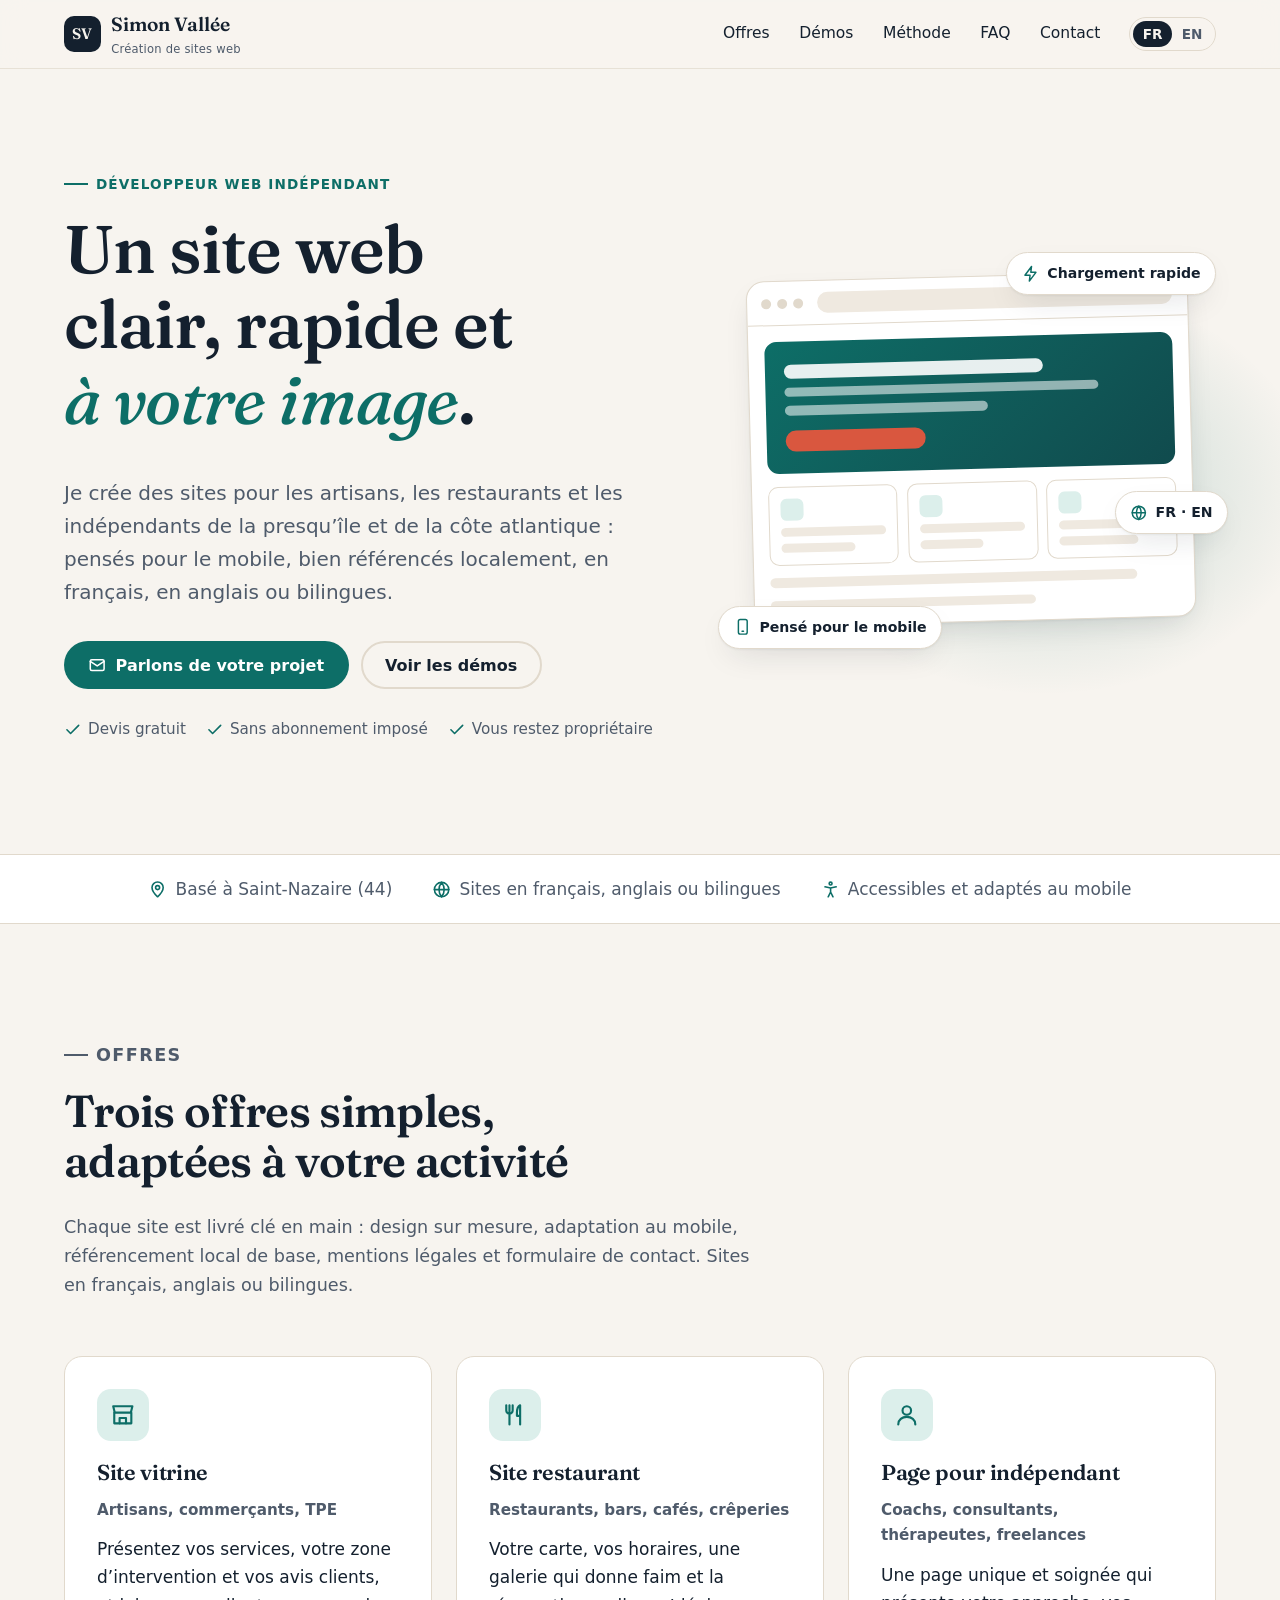
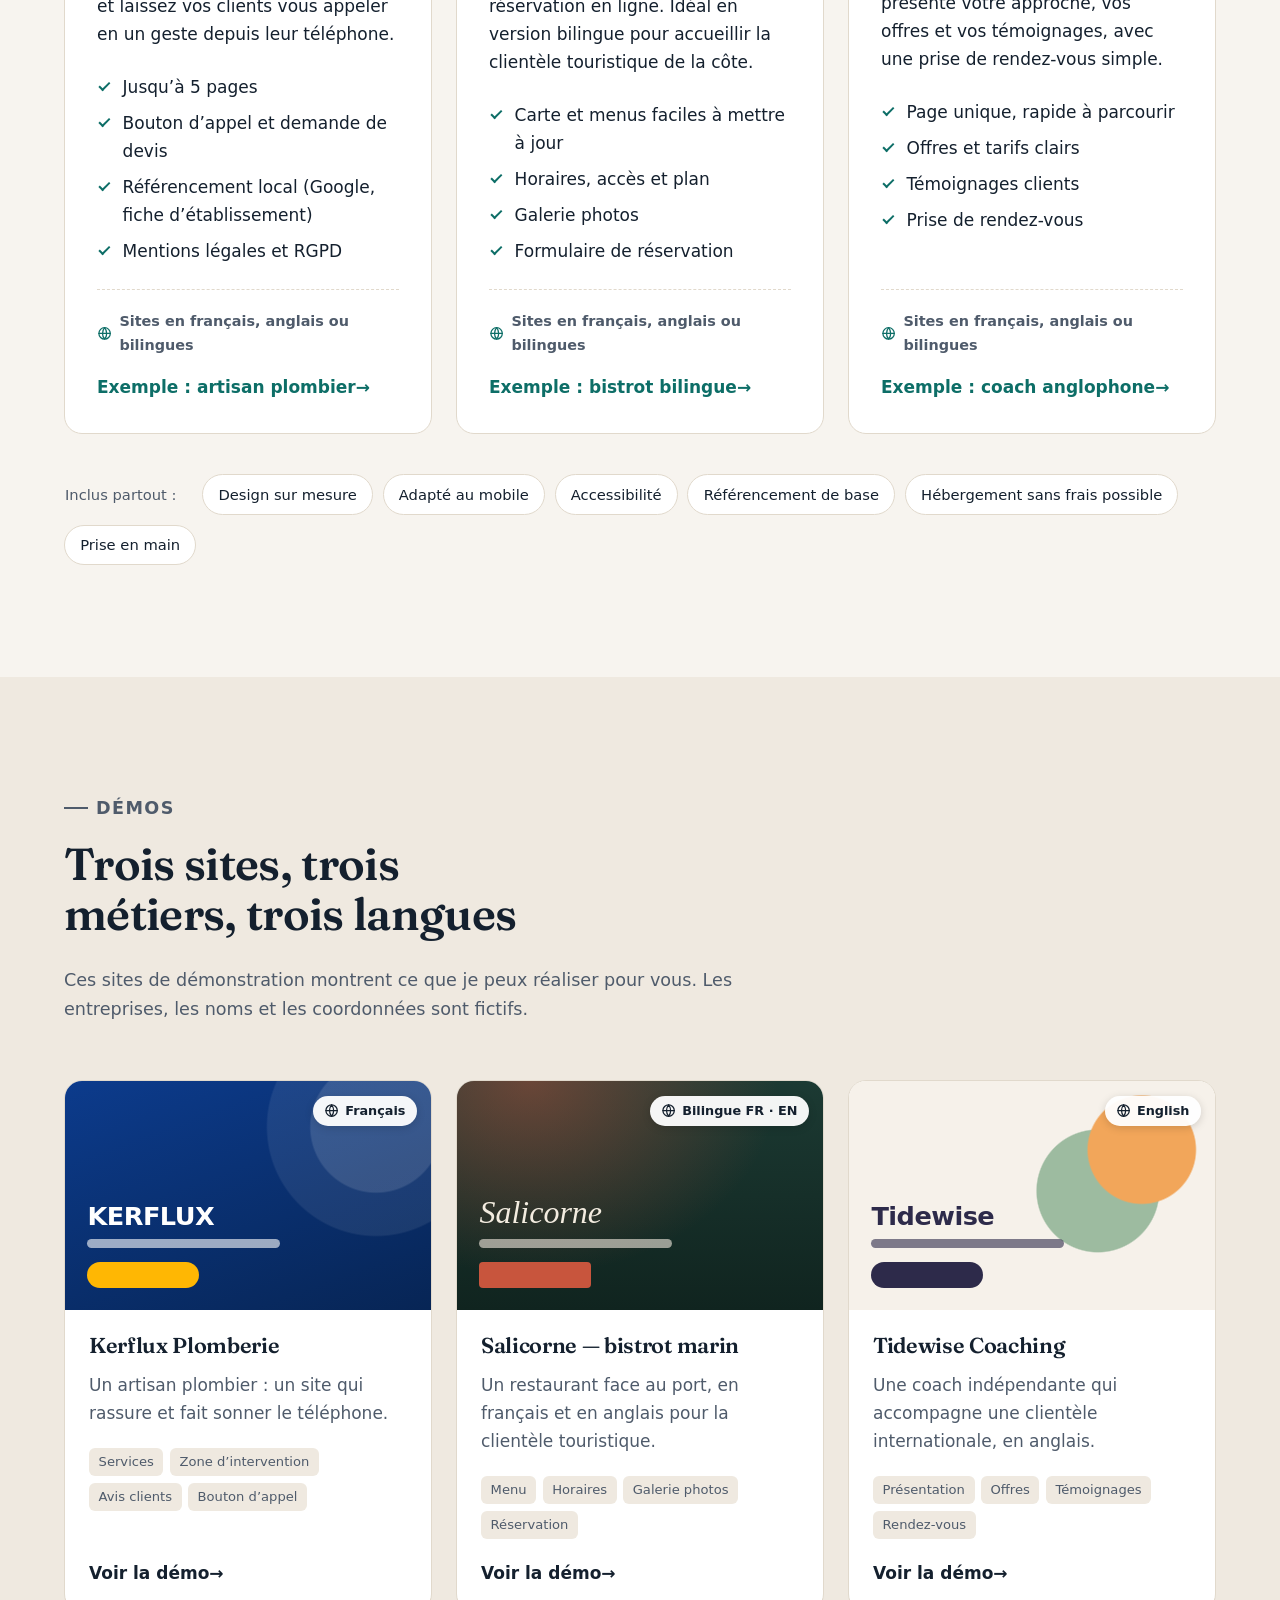
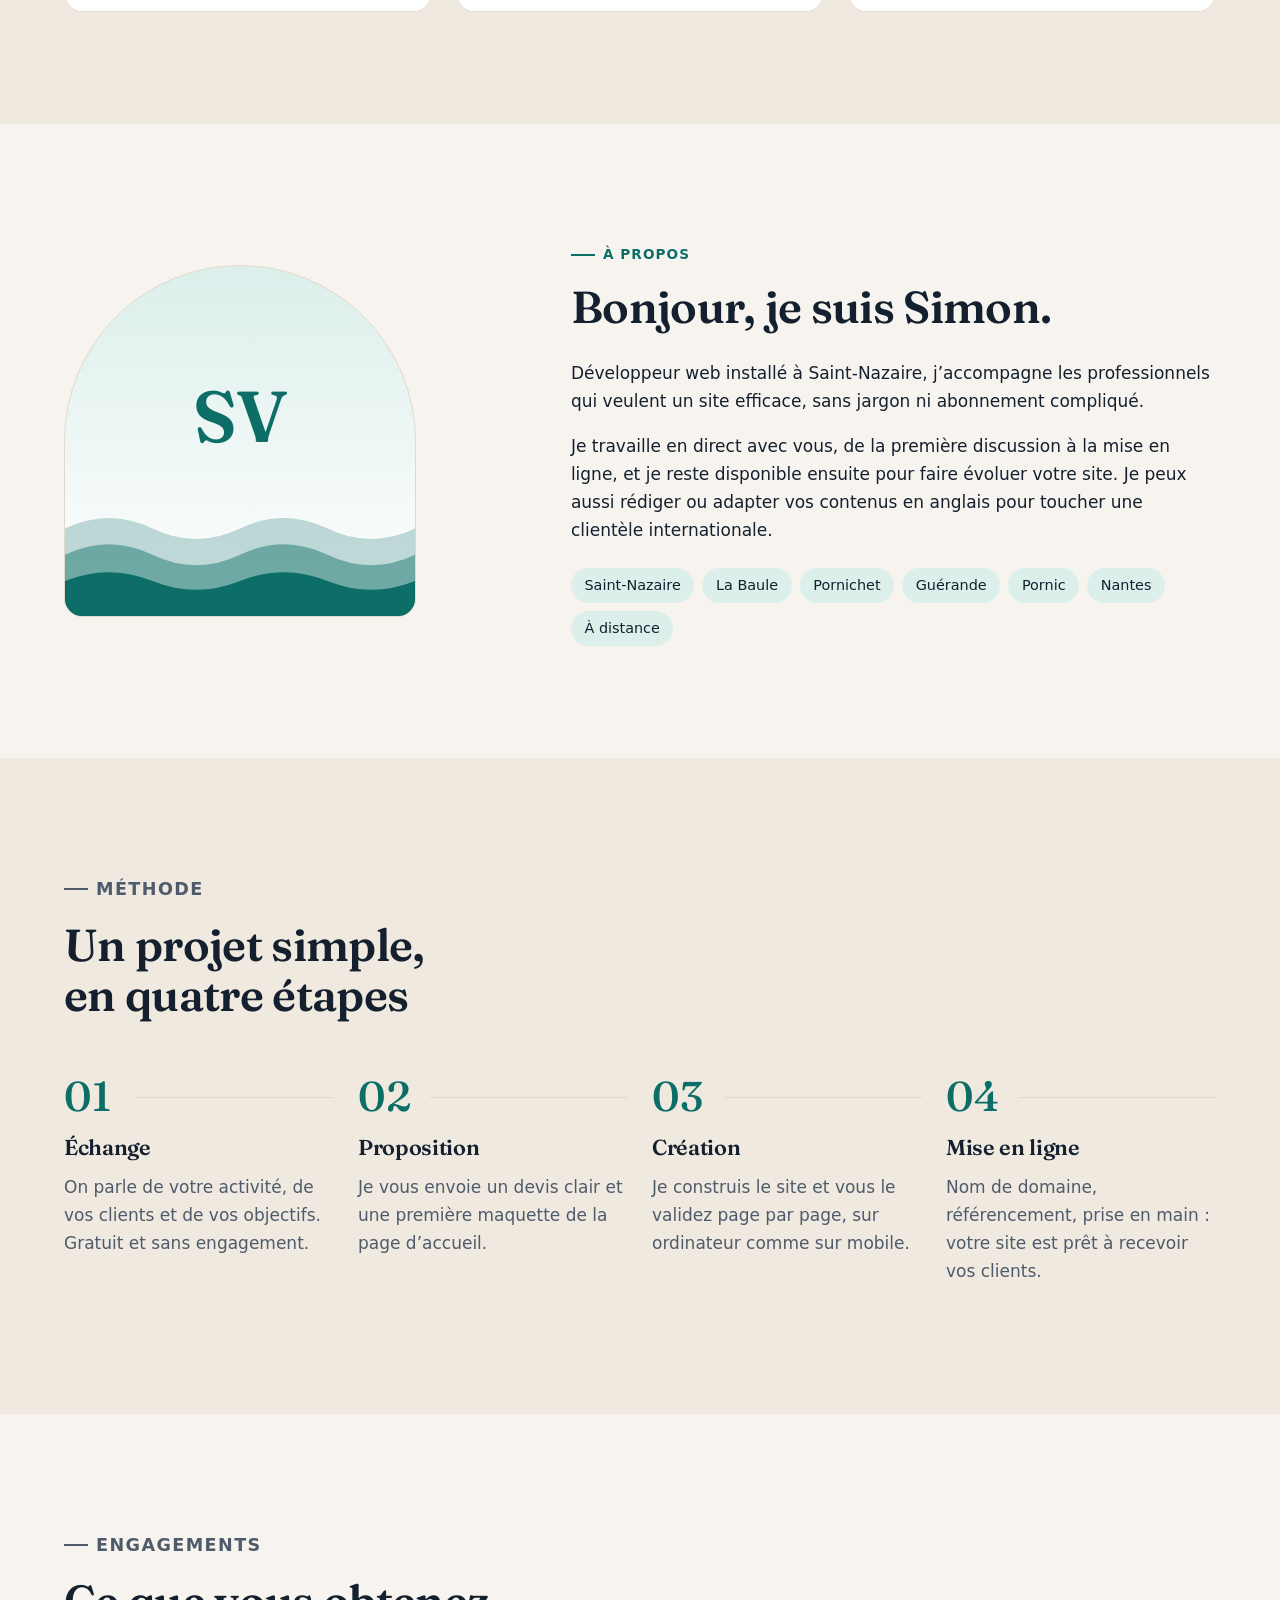
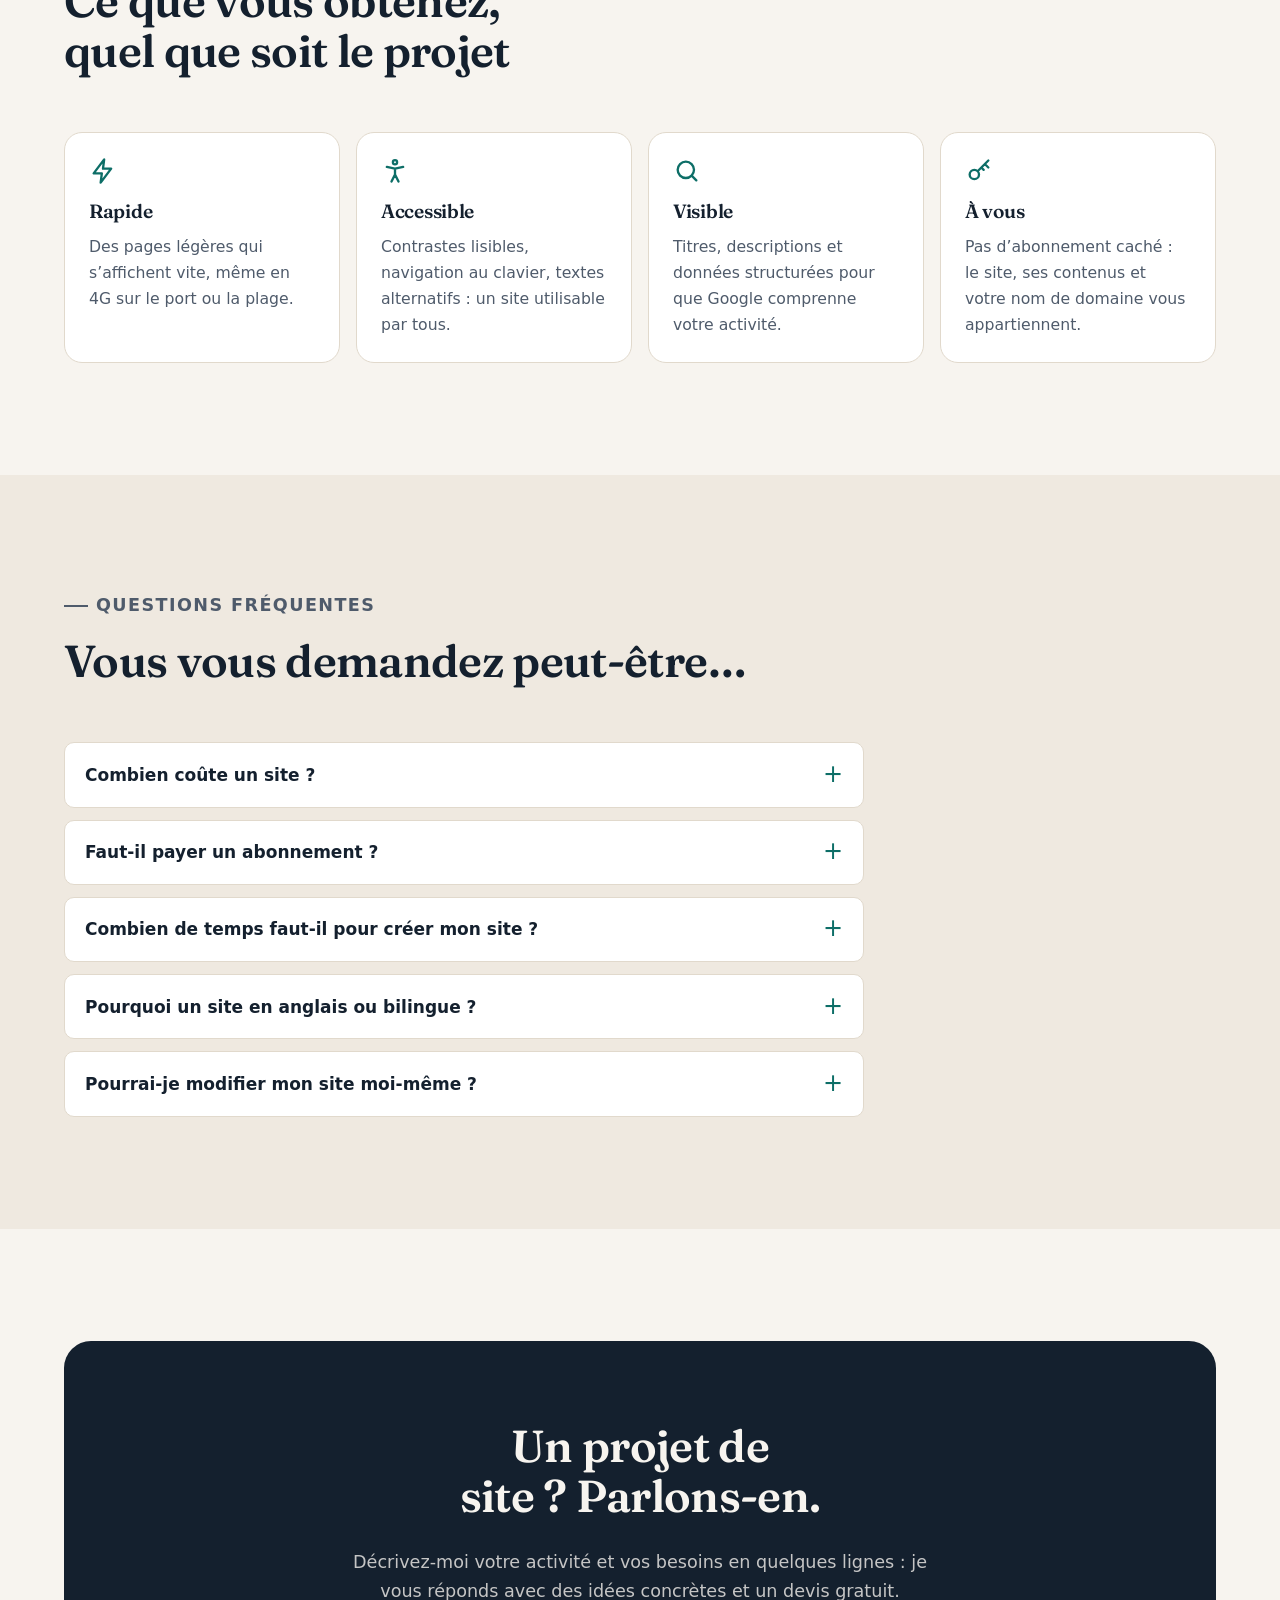
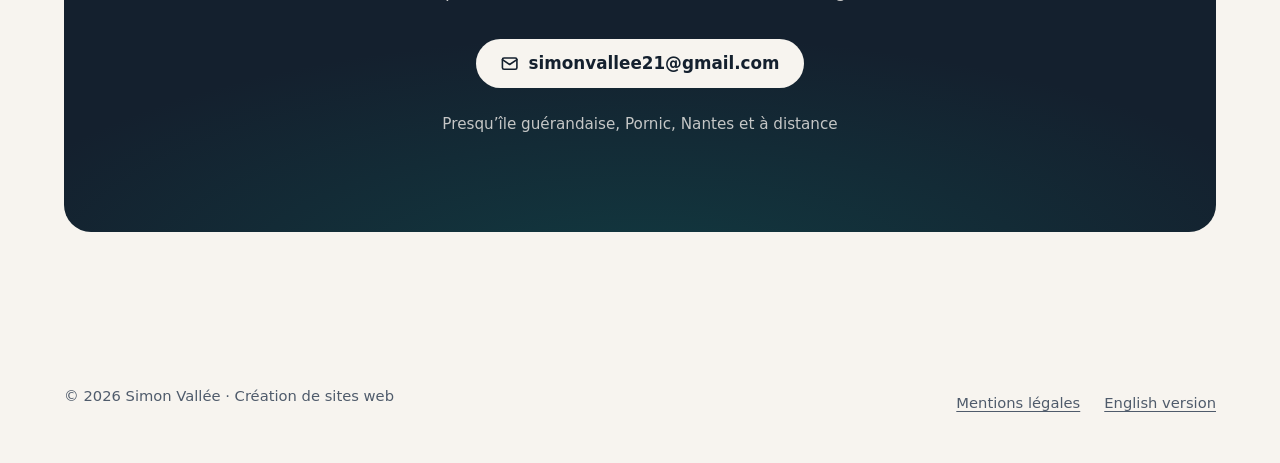
==== commit 0c365b8e: "Alléger les mentions de Saint-Nazaire sur la page d'accueil Passe de 9 à 3 mentions visibles (bandea" ====
--- a/index.html
+++ b/index.html
@@ -4,11 +4,11 @@
   <meta charset="utf-8">
   <meta name="viewport" content="width=device-width, initial-scale=1">
   <title>Simon Vallée — Création de sites web à Saint-Nazaire</title>
-  <meta name="description" content="Développeur web indépendant à Saint-Nazaire : sites vitrines, sites de restaurant et pages pour indépendants. Rapides, adaptés au mobile, en français, anglais ou bilingues.">
-  <link rel="canonical" href="https://sucubria.github.io/portfolio/">
-  <link rel="alternate" hreflang="fr" href="https://sucubria.github.io/portfolio/">
-  <link rel="alternate" hreflang="en" href="https://sucubria.github.io/portfolio/en/">
-  <link rel="alternate" hreflang="x-default" href="https://sucubria.github.io/portfolio/">
+  <meta name="description" content="Développeur web indépendant sur la côte atlantique : sites vitrines, sites de restaurant et pages pour indépendants. Rapides, adaptés au mobile, en français, anglais ou bilingues.">
+  <link rel="canonical" href="https://simonvallee.fr/">
+  <link rel="alternate" hreflang="fr" href="https://simonvallee.fr/">
+  <link rel="alternate" hreflang="en" href="https://simonvallee.fr/en/">
+  <link rel="alternate" hreflang="x-default" href="https://simonvallee.fr/">
   <meta name="color-scheme" content="light dark">
   <meta name="theme-color" content="#f7f4ef" media="(prefers-color-scheme: light)">
   <meta name="theme-color" content="#0e161f" media="(prefers-color-scheme: dark)">
@@ -17,8 +17,8 @@
   <meta property="og:site_name" content="Simon Vallée — Création de sites web">
   <meta property="og:title" content="Simon Vallée — Création de sites web à Saint-Nazaire">
   <meta property="og:description" content="Sites vitrines, sites de restaurant et pages pour indépendants : rapides, adaptés au mobile, en français, anglais ou bilingues.">
-  <meta property="og:url" content="https://sucubria.github.io/portfolio/">
-  <meta property="og:image" content="https://sucubria.github.io/portfolio/assets/img/og-image.png">
+  <meta property="og:url" content="https://simonvallee.fr/">
+  <meta property="og:image" content="https://simonvallee.fr/assets/img/og-image.png">
   <meta property="og:image:width" content="1200">
   <meta property="og:image:height" content="630">
   <meta property="og:locale" content="fr_FR">
@@ -37,8 +37,8 @@
     "@type": "ProfessionalService",
     "name": "Simon Vallée — Création de sites web",
     "description": "Création de sites web pour artisans, restaurants et indépendants, en français, anglais ou bilingues.",
-    "url": "https://sucubria.github.io/portfolio/",
-    "image": "https://sucubria.github.io/portfolio/assets/img/og-image.png",
+    "url": "https://simonvallee.fr/",
+    "image": "https://simonvallee.fr/assets/img/og-image.png",
     "email": "simonvallee21@gmail.com",
     "founder": { "@type": "Person", "name": "Simon Vallée", "jobTitle": "Développeur web indépendant" },
     "address": { "@type": "PostalAddress", "addressLocality": "Saint-Nazaire", "postalCode": "44600", "addressCountry": "FR" },
@@ -81,7 +81,7 @@
     <div class="wrap site-header__inner">
       <a class="brand" href="./" aria-label="Simon Vallée, accueil">
         <span class="brand__mark" aria-hidden="true">SV</span>
-        <span>Simon Vallée<span class="brand__tagline">Création de sites web · Saint-Nazaire</span></span>
+        <span>Simon Vallée<span class="brand__tagline">Création de sites web</span></span>
       </a>
       <nav class="nav" id="menu" aria-label="Navigation principale">
         <ul class="nav__list">
@@ -107,9 +107,9 @@
     <section class="hero" aria-labelledby="hero-title">
       <div class="wrap hero__grid">
         <div>
-          <p class="eyebrow">Développeur web indépendant · Saint-Nazaire</p>
+          <p class="eyebrow">Développeur web indépendant</p>
           <h1 id="hero-title">Un site web clair, rapide et <em>à votre image</em>.</h1>
-          <p class="hero__lead">Je crée des sites pour les artisans, les restaurants et les indépendants de Saint-Nazaire et de la presqu’île&nbsp;: pensés pour le mobile, bien référencés localement, en français, en anglais ou bilingues.</p>
+          <p class="hero__lead">Je crée des sites pour les artisans, les restaurants et les indépendants de la presqu’île et de la côte atlantique&nbsp;: pensés pour le mobile, bien référencés localement, en français, en anglais ou bilingues.</p>
           <div class="hero__actions">
             <a class="btn btn--primary" href="mailto:simonvallee21@gmail.com?subject=Projet%20de%20site%20web">
               <svg aria-hidden="true"><use href="#i-mail"/></svg>
@@ -249,7 +249,7 @@
             </div>
             <div class="demo-card__body">
               <h3><a href="demos/plombier/">Kerflux Plomberie</a></h3>
-              <p>Un artisan plombier à Saint-Nazaire&nbsp;: un site qui rassure et fait sonner le téléphone.</p>
+              <p>Un artisan plombier&nbsp;: un site qui rassure et fait sonner le téléphone.</p>
               <ul class="tags" aria-label="Contenu">
                 <li>Services</li><li>Zone d’intervention</li><li>Avis clients</li><li>Bouton d’appel</li>
               </ul>
@@ -414,7 +414,7 @@
             <svg aria-hidden="true"><use href="#i-mail"/></svg>
             simonvallee21@gmail.com
           </a>
-          <p class="contact__meta">Basé à Saint-Nazaire · Presqu’île guérandaise, Pornic, Nantes et à distance</p>
+          <p class="contact__meta">Presqu’île guérandaise, Pornic, Nantes et à distance</p>
         </div>
       </div>
     </section>
@@ -422,7 +422,7 @@
 
   <footer class="site-footer">
     <div class="wrap site-footer__inner">
-      <p>© <span data-year>2026</span> Simon Vallée · Création de sites web à Saint-Nazaire</p>
+      <p>© <span data-year>2026</span> Simon Vallée · Création de sites web</p>
       <ul>
         <li><a href="mentions-legales.html">Mentions légales</a></li>
         <li><a href="en/" hreflang="en" lang="en">English version</a></li>
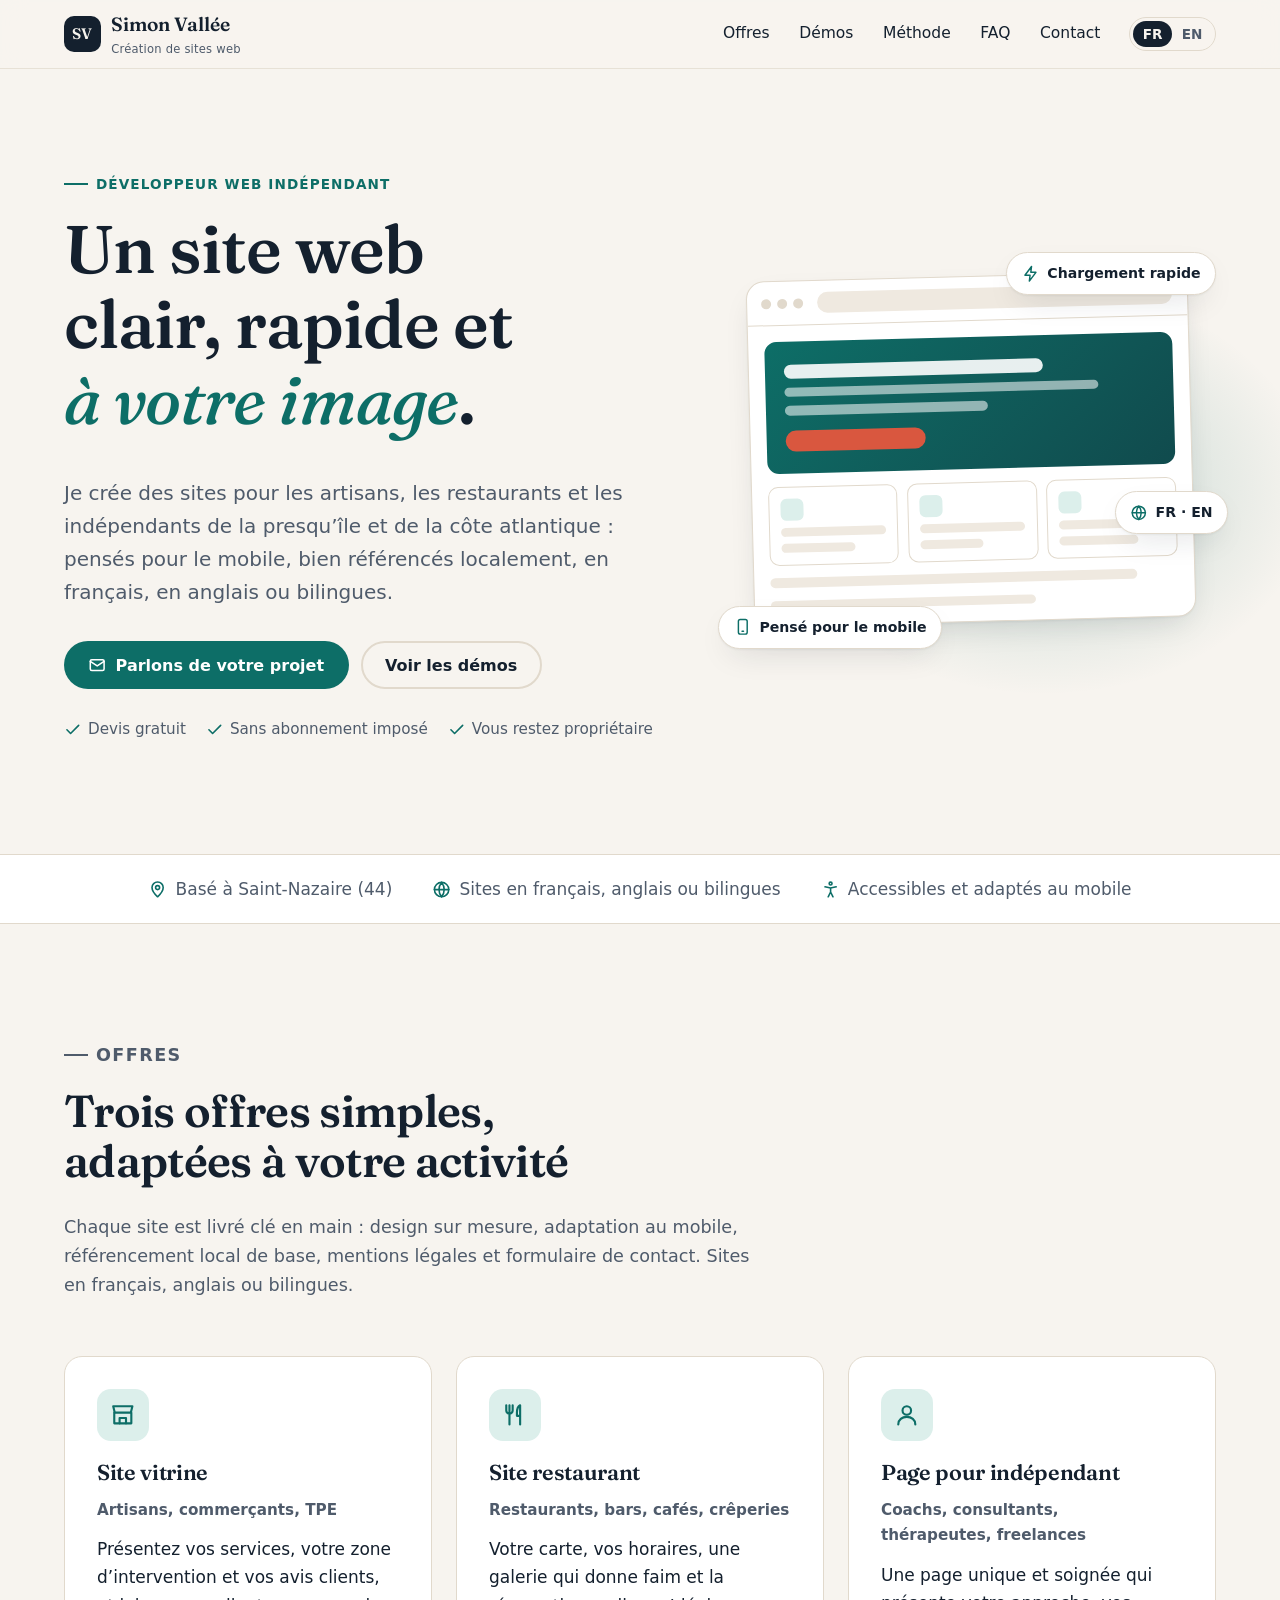
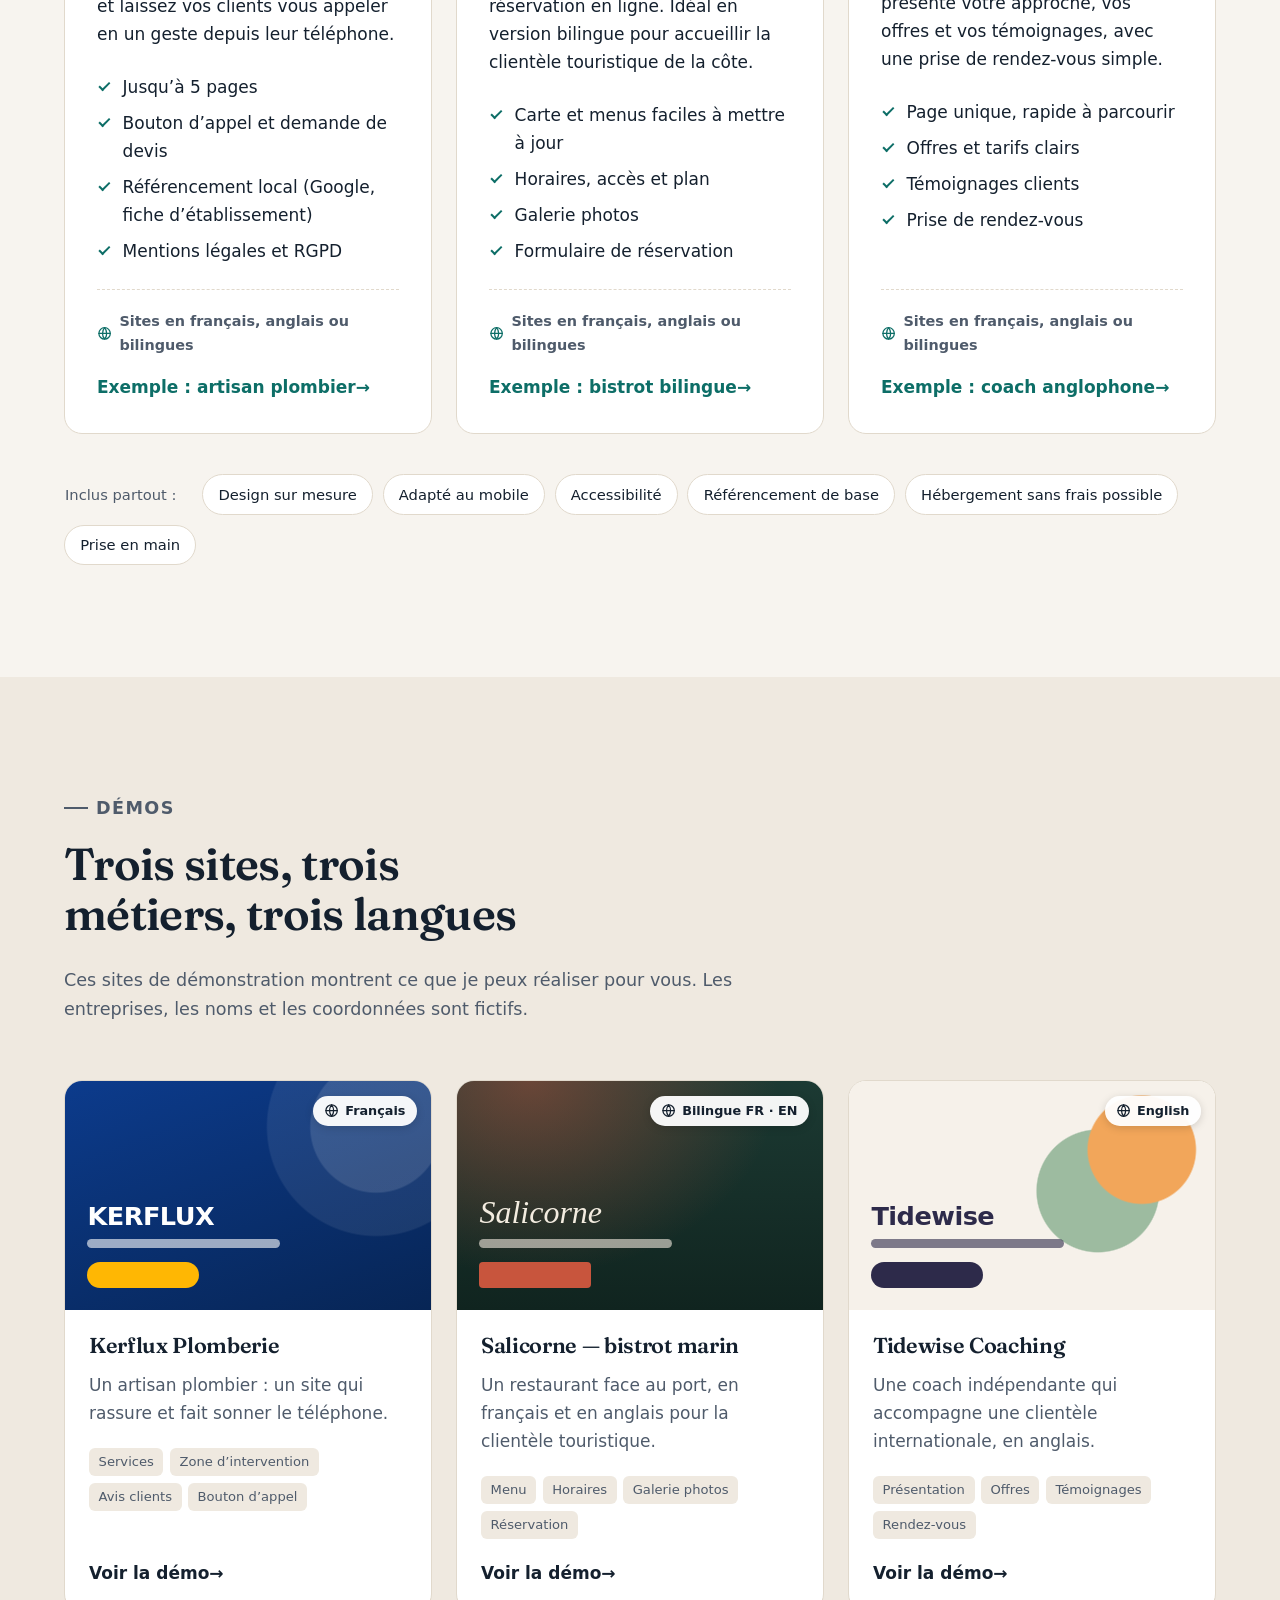
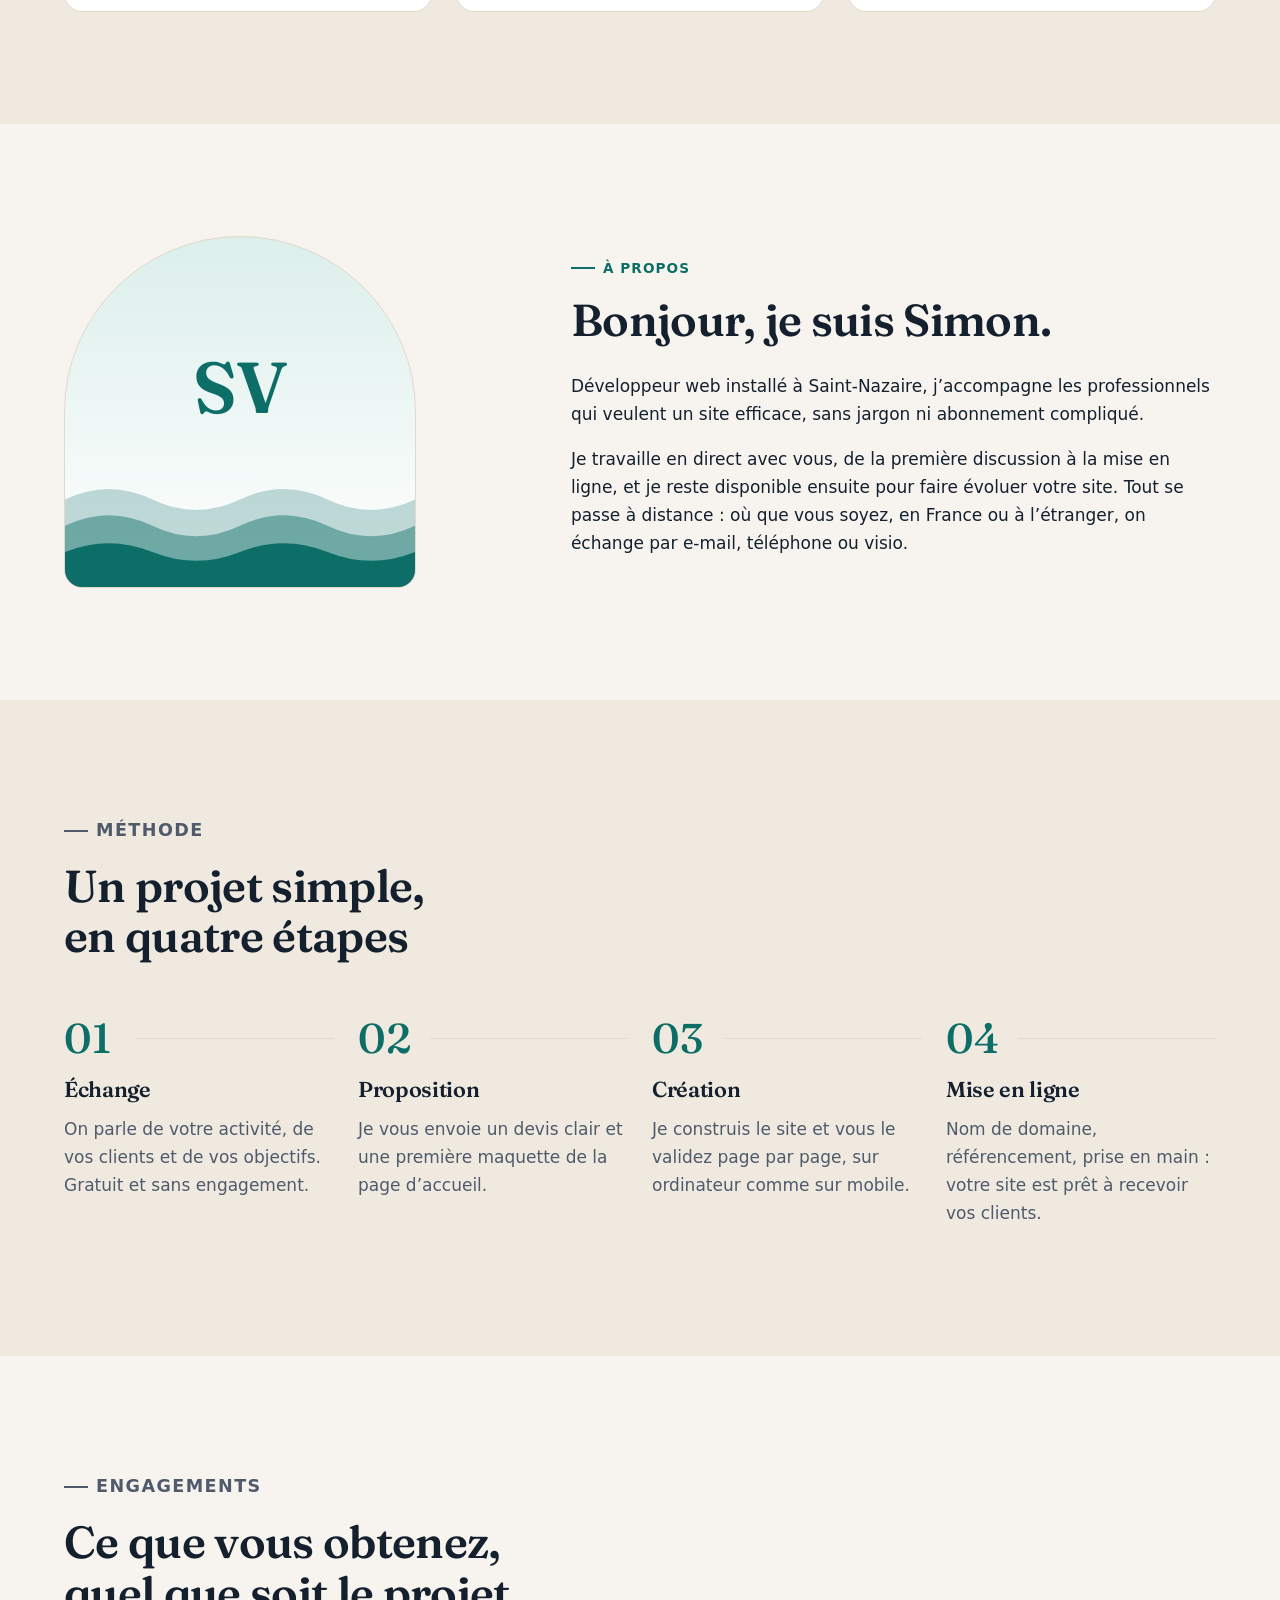
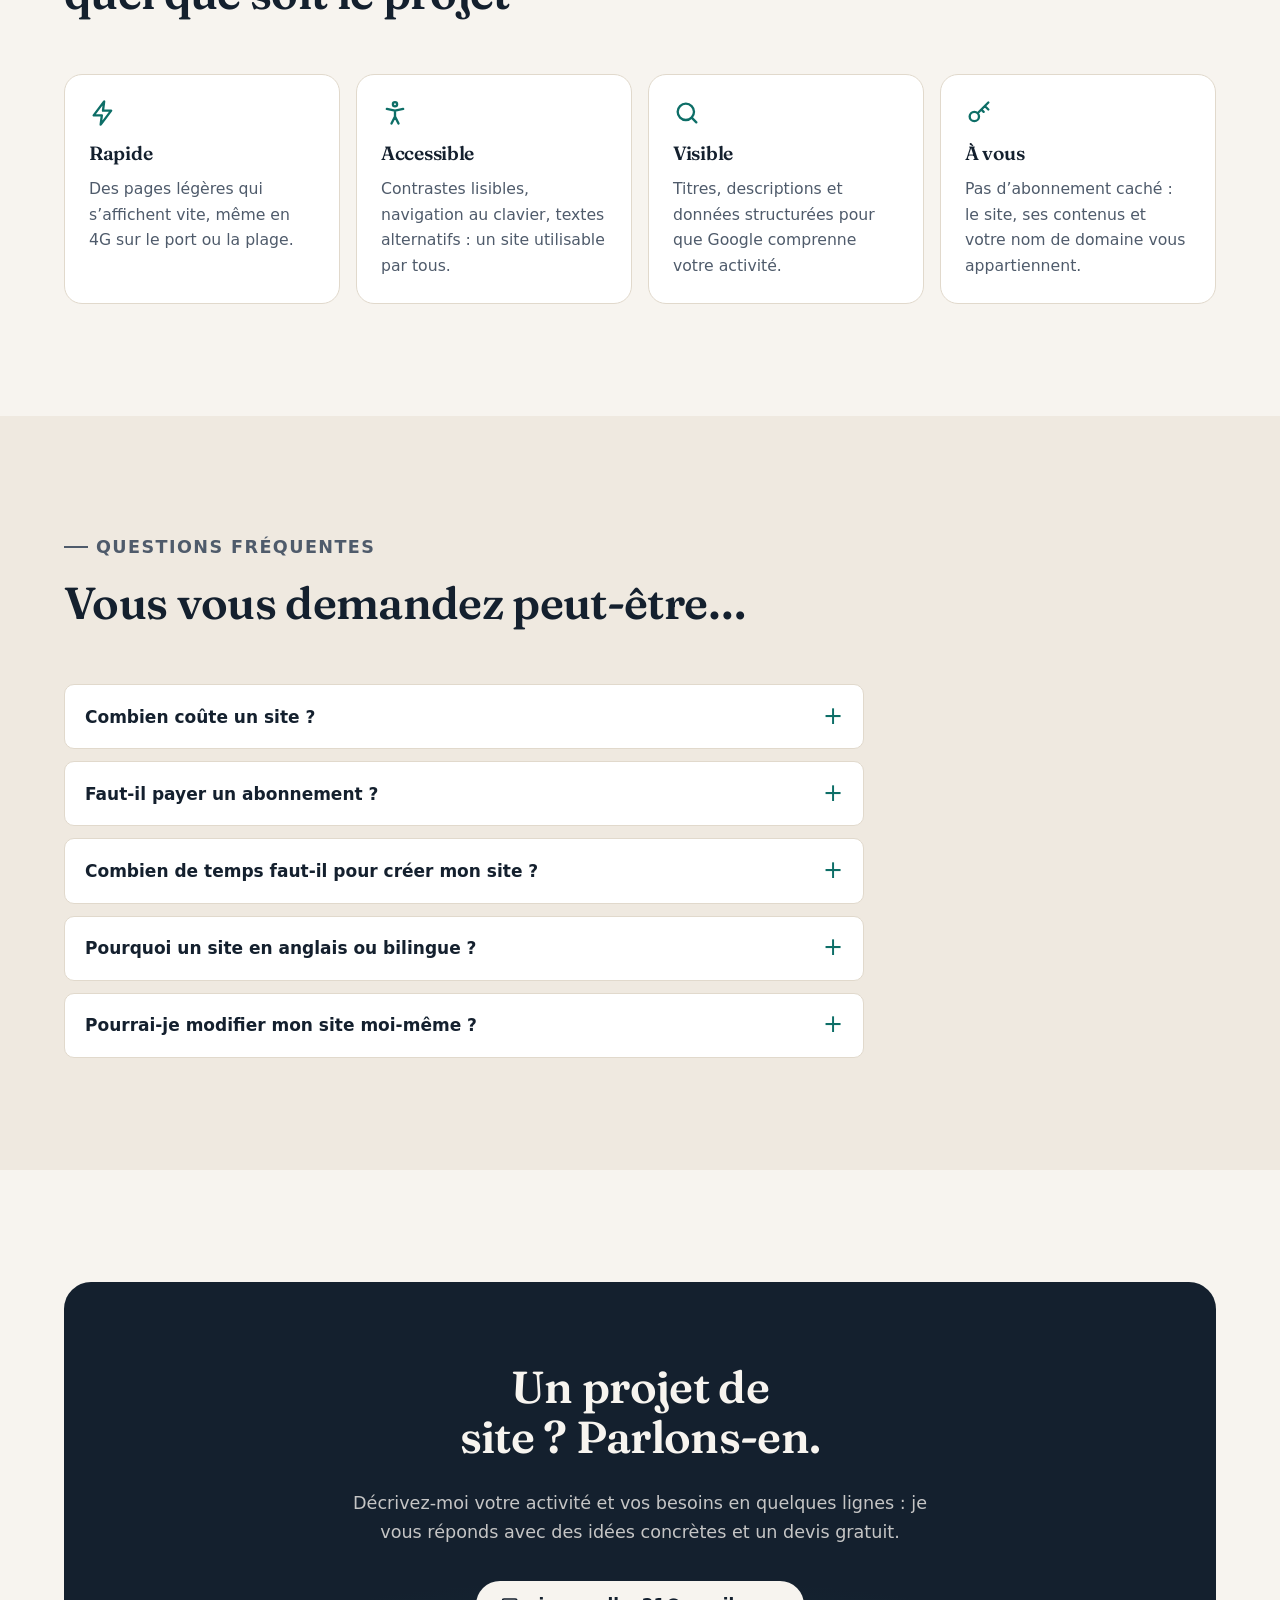
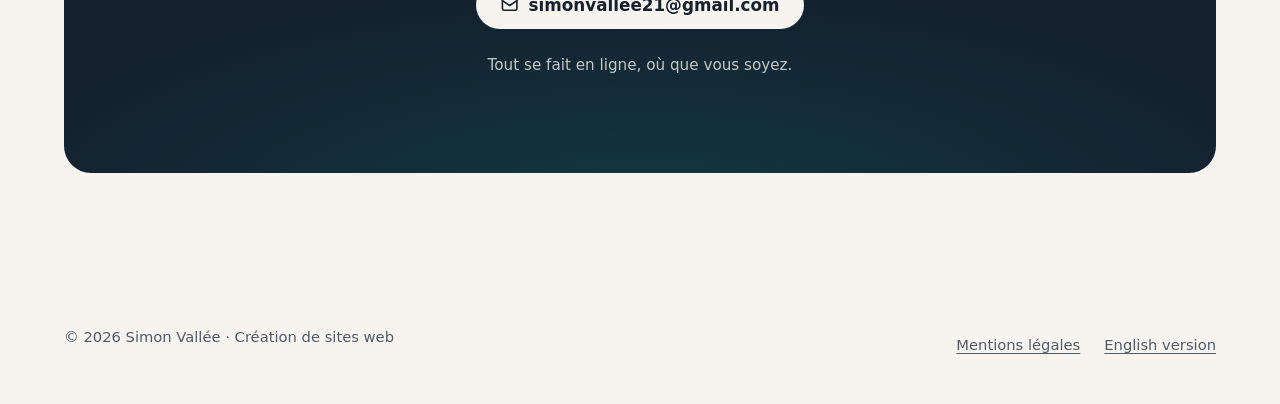
==== commit 2dbdbaf6: "Retirer les zones d'intervention : tout se fait en ligne Supprime la liste des communes de la sectio" ====
--- a/index.html
+++ b/index.html
@@ -42,7 +42,6 @@
     "email": "simonvallee21@gmail.com",
     "founder": { "@type": "Person", "name": "Simon Vallée", "jobTitle": "Développeur web indépendant" },
     "address": { "@type": "PostalAddress", "addressLocality": "Saint-Nazaire", "postalCode": "44600", "addressCountry": "FR" },
-    "areaServed": ["Saint-Nazaire", "La Baule-Escoublac", "Pornichet", "Guérande", "Pornic", "Nantes"],
     "knowsLanguage": ["fr", "en"],
     "hasOfferCatalog": {
       "@type": "OfferCatalog",
@@ -308,10 +307,7 @@
           <p class="eyebrow">À propos</p>
           <h2 id="about-title">Bonjour, je suis Simon.</h2>
           <p>Développeur web installé à Saint-Nazaire, j’accompagne les professionnels qui veulent un site efficace, sans jargon ni abonnement compliqué.</p>
-          <p>Je travaille en direct avec vous, de la première discussion à la mise en ligne, et je reste disponible ensuite pour faire évoluer votre site. Je peux aussi rédiger ou adapter vos contenus en anglais pour toucher une clientèle internationale.</p>
-          <ul class="zones" aria-label="Zones d’intervention">
-            <li>Saint-Nazaire</li><li>La Baule</li><li>Pornichet</li><li>Guérande</li><li>Pornic</li><li>Nantes</li><li>À distance</li>
-          </ul>
+          <p>Je travaille en direct avec vous, de la première discussion à la mise en ligne, et je reste disponible ensuite pour faire évoluer votre site. Tout se passe à distance&nbsp;: où que vous soyez, en France ou à l’étranger, on échange par e-mail, téléphone ou visio.</p>
         </div>
       </div>
     </section>
@@ -412,9 +408,9 @@
           <p>Décrivez-moi votre activité et vos besoins en quelques lignes&nbsp;: je vous réponds avec des idées concrètes et un devis gratuit.</p>
           <a class="btn btn--primary" href="mailto:simonvallee21@gmail.com?subject=Projet%20de%20site%20web">
             <svg aria-hidden="true"><use href="#i-mail"/></svg>
-            simonvallee21@gmail.com
+            simonvallee21@<wbr>gmail.com
           </a>
-          <p class="contact__meta">Presqu’île guérandaise, Pornic, Nantes et à distance</p>
+          <p class="contact__meta">Tout se fait en ligne, où que vous soyez.</p>
         </div>
       </div>
     </section>
--- a/assets/css/portfolio.css
+++ b/assets/css/portfolio.css
@@ -1000,22 +1000,6 @@
   color: var(--accent);
 }
 
-.zones {
-  display: flex;
-  flex-wrap: wrap;
-  gap: 0.5rem;
-  margin-top: 1.5rem;
-}
-
-.zones li {
-  padding: 0.35rem 0.85rem;
-  border-radius: 999px;
-  background: var(--accent-soft);
-  color: var(--ink);
-  font-size: 0.9rem;
-  font-weight: 500;
-}
-
 @media (max-width: 52rem) {
   .about {
     grid-template-columns: 1fr;
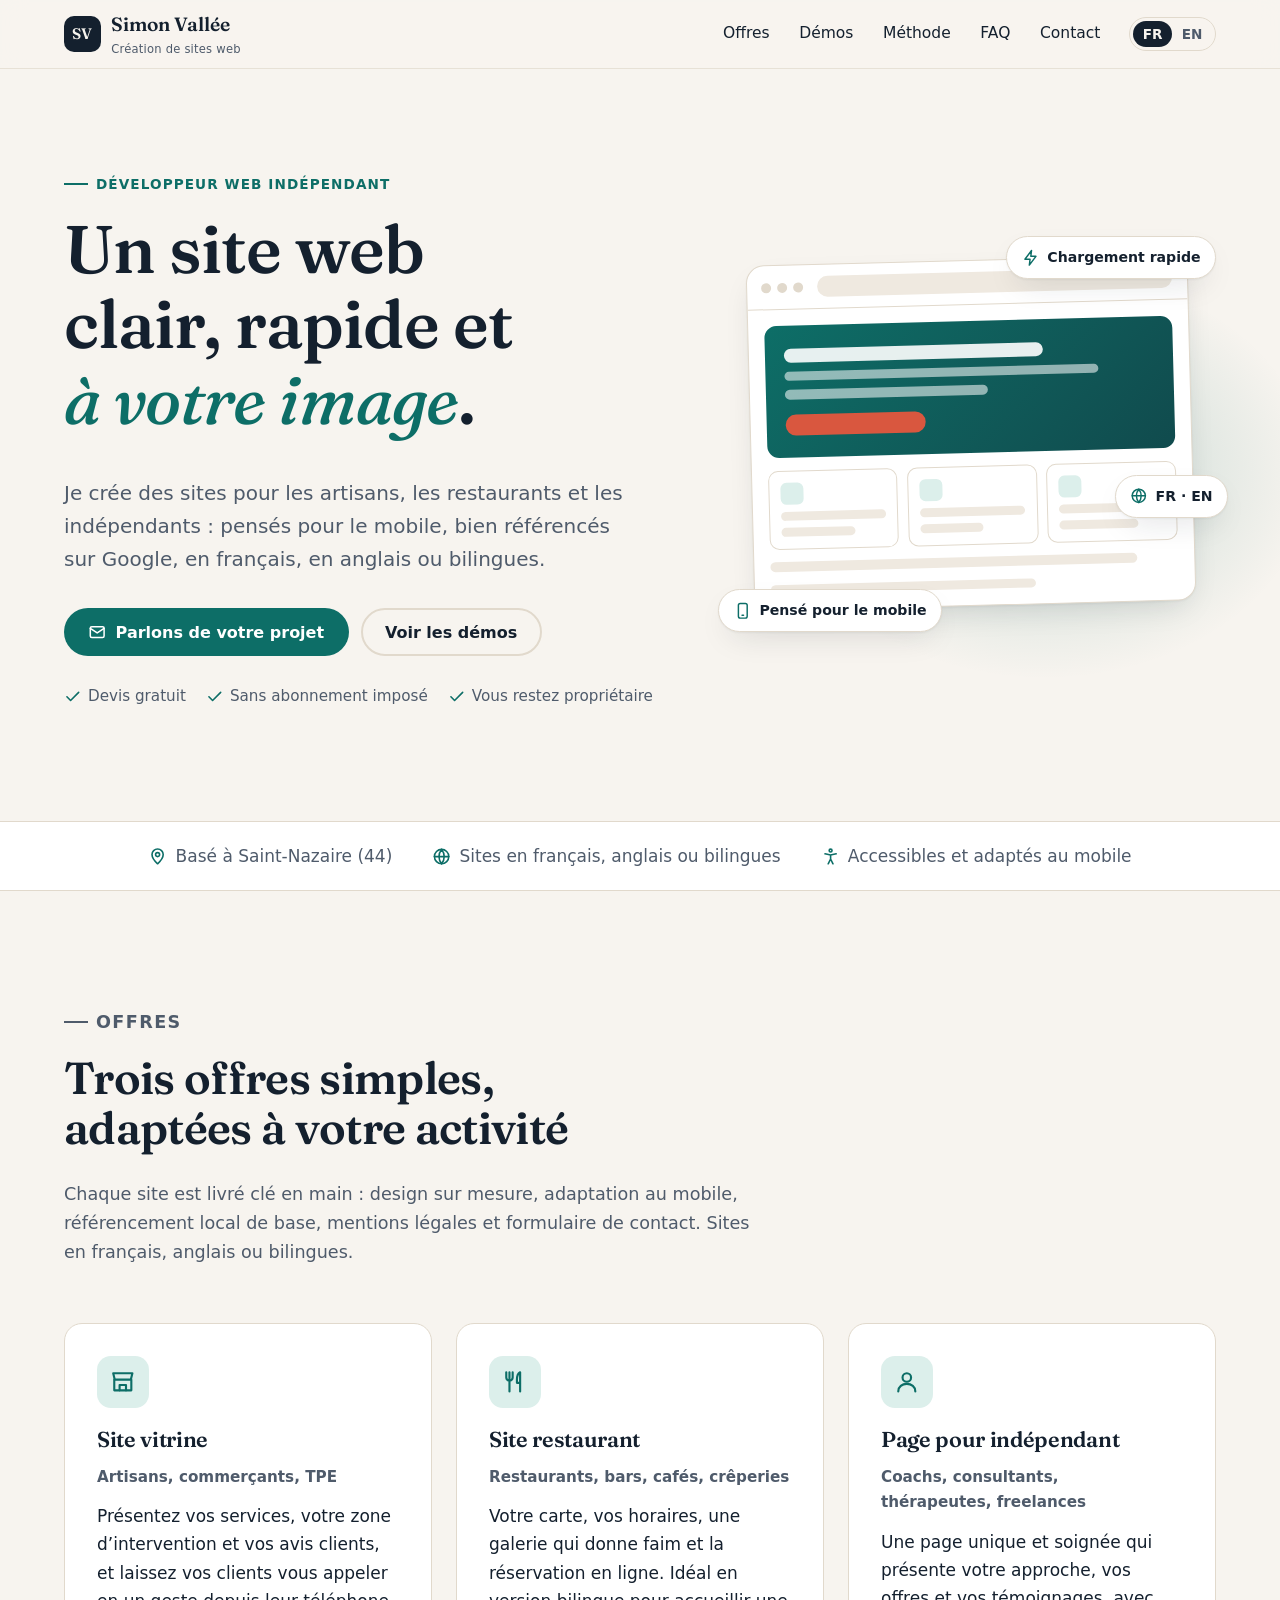
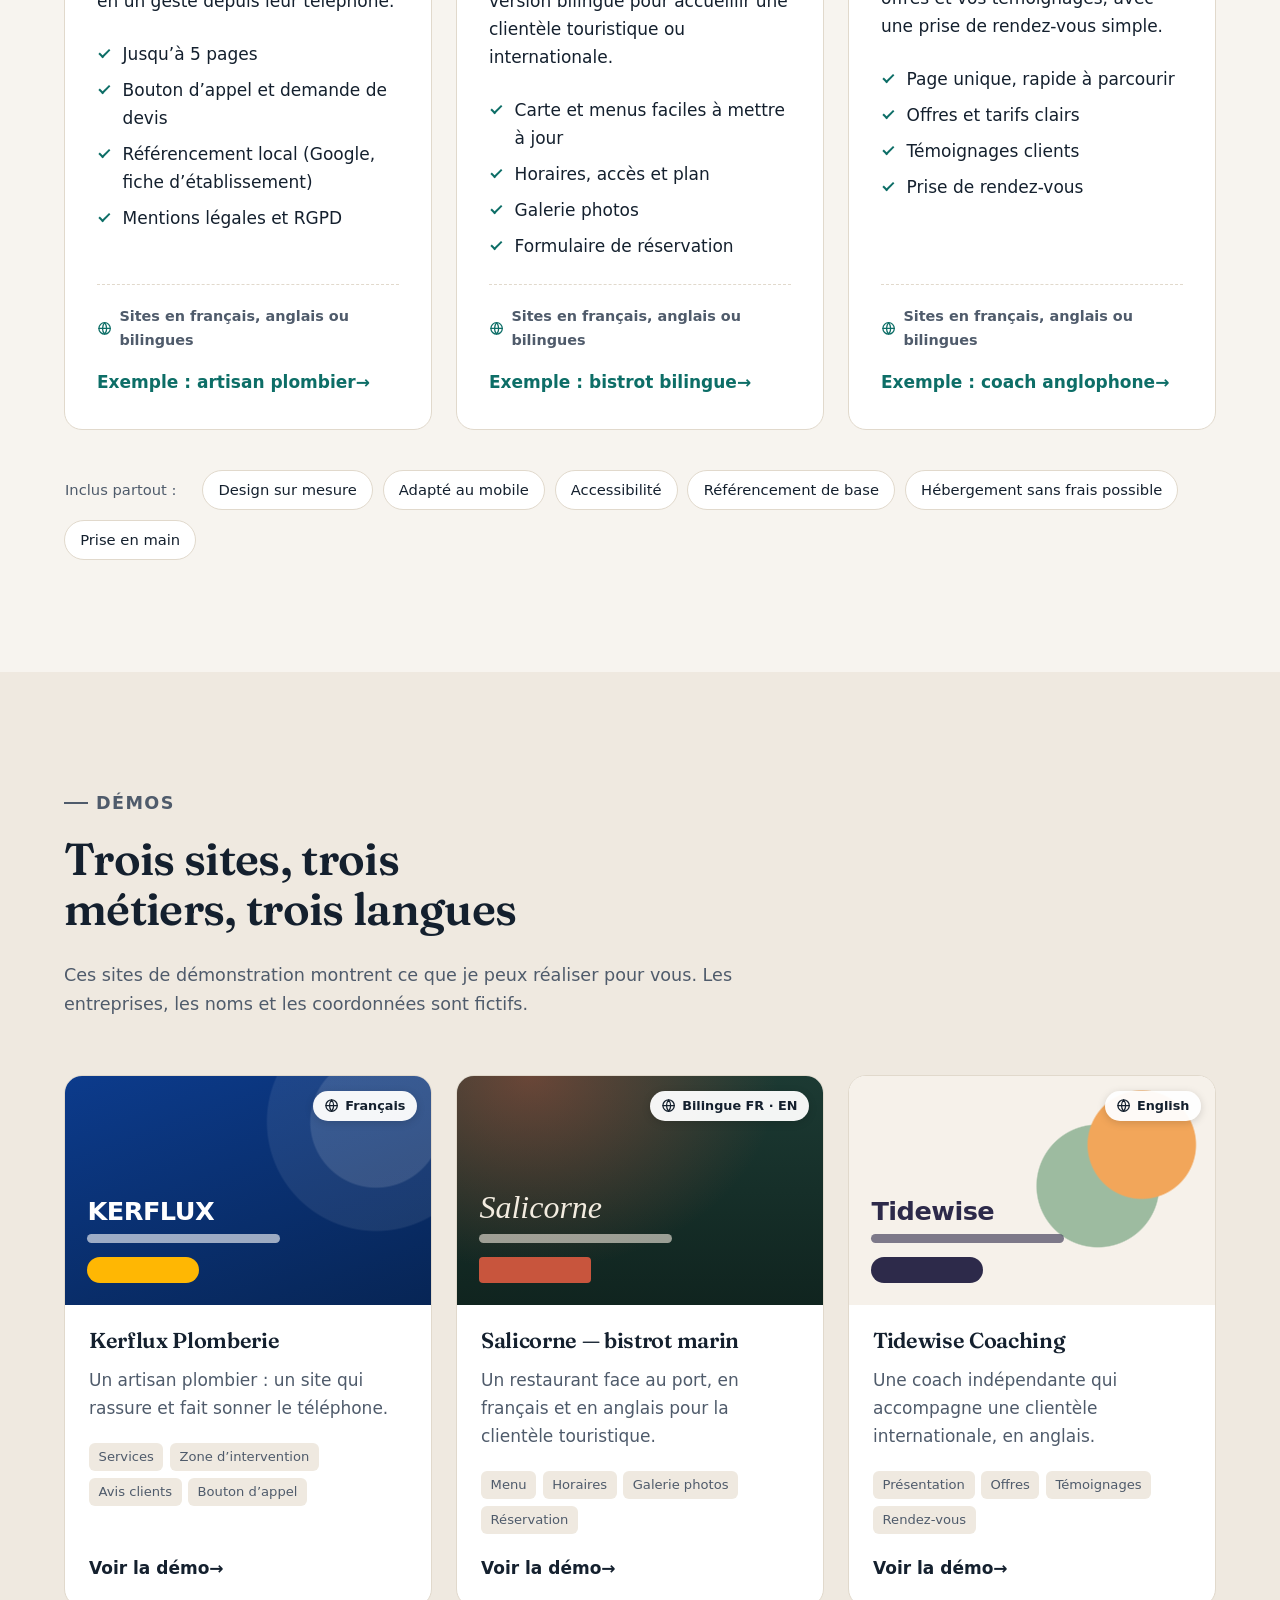
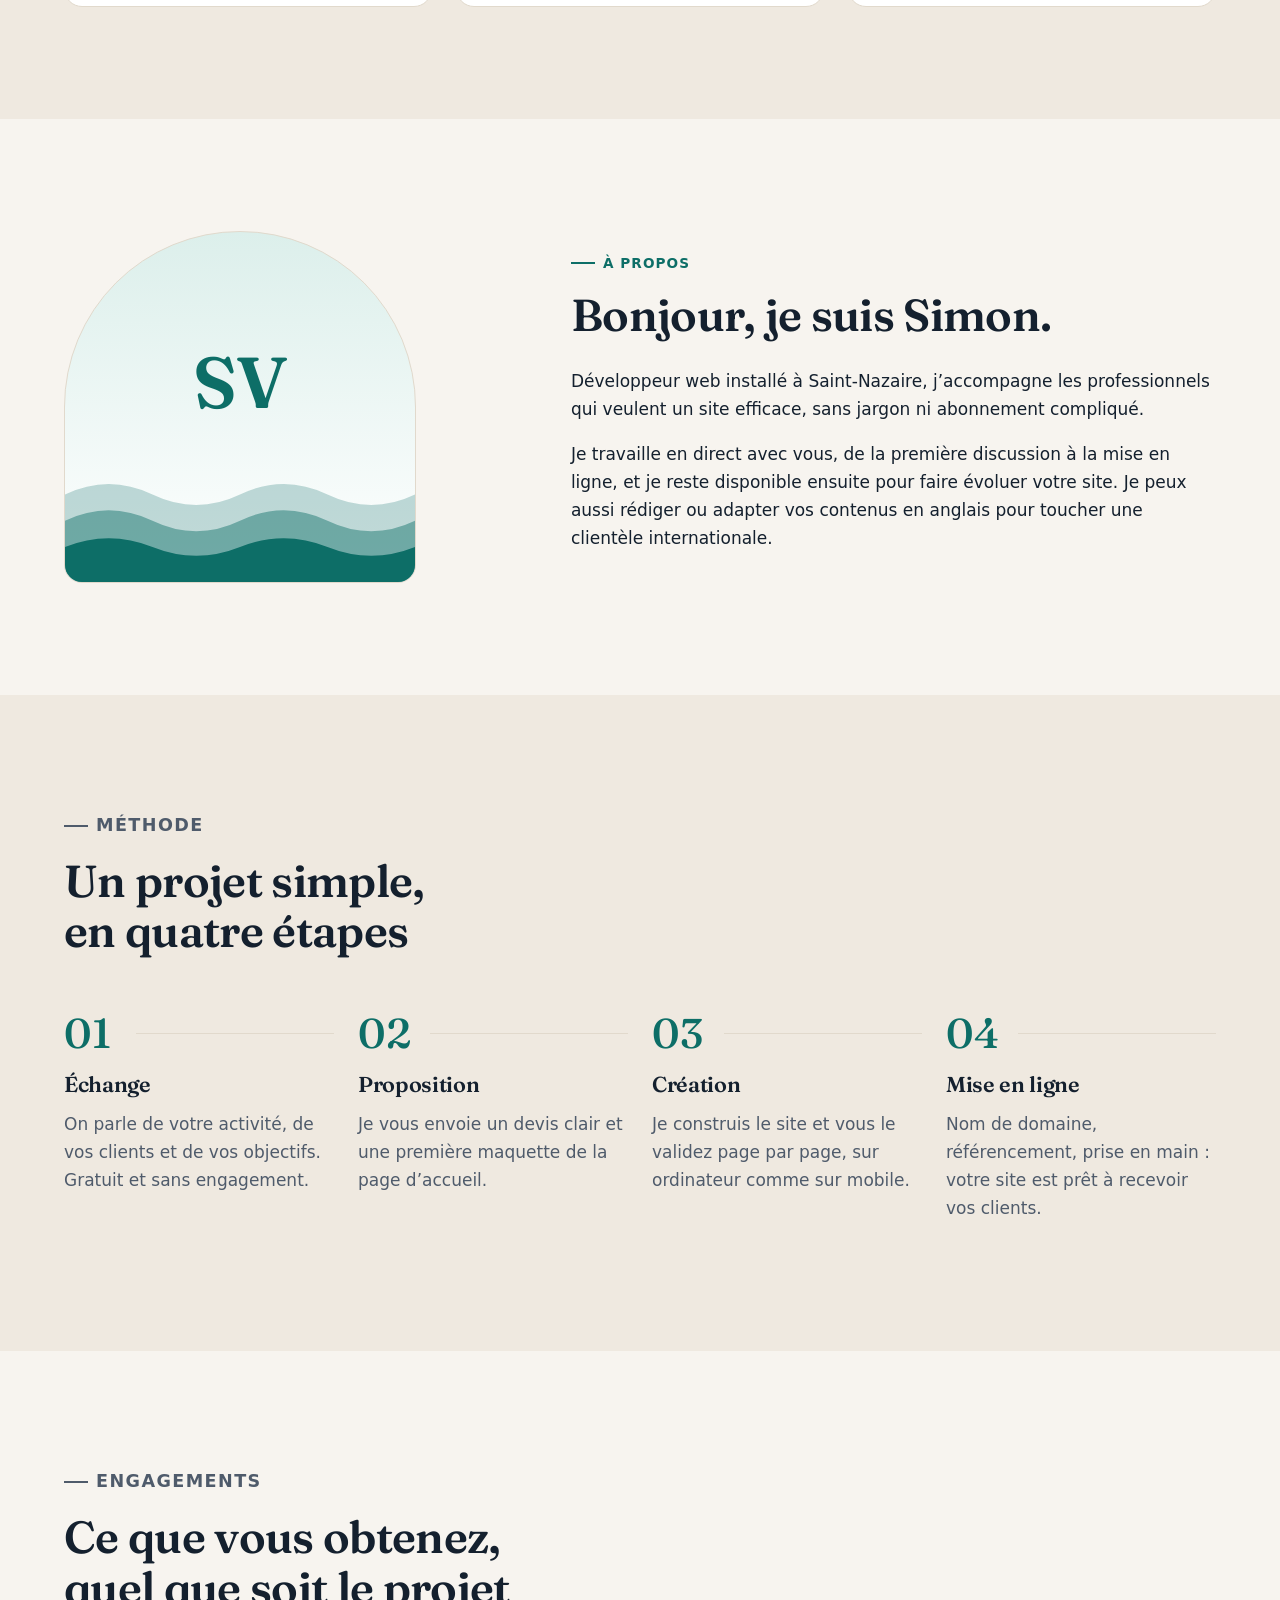
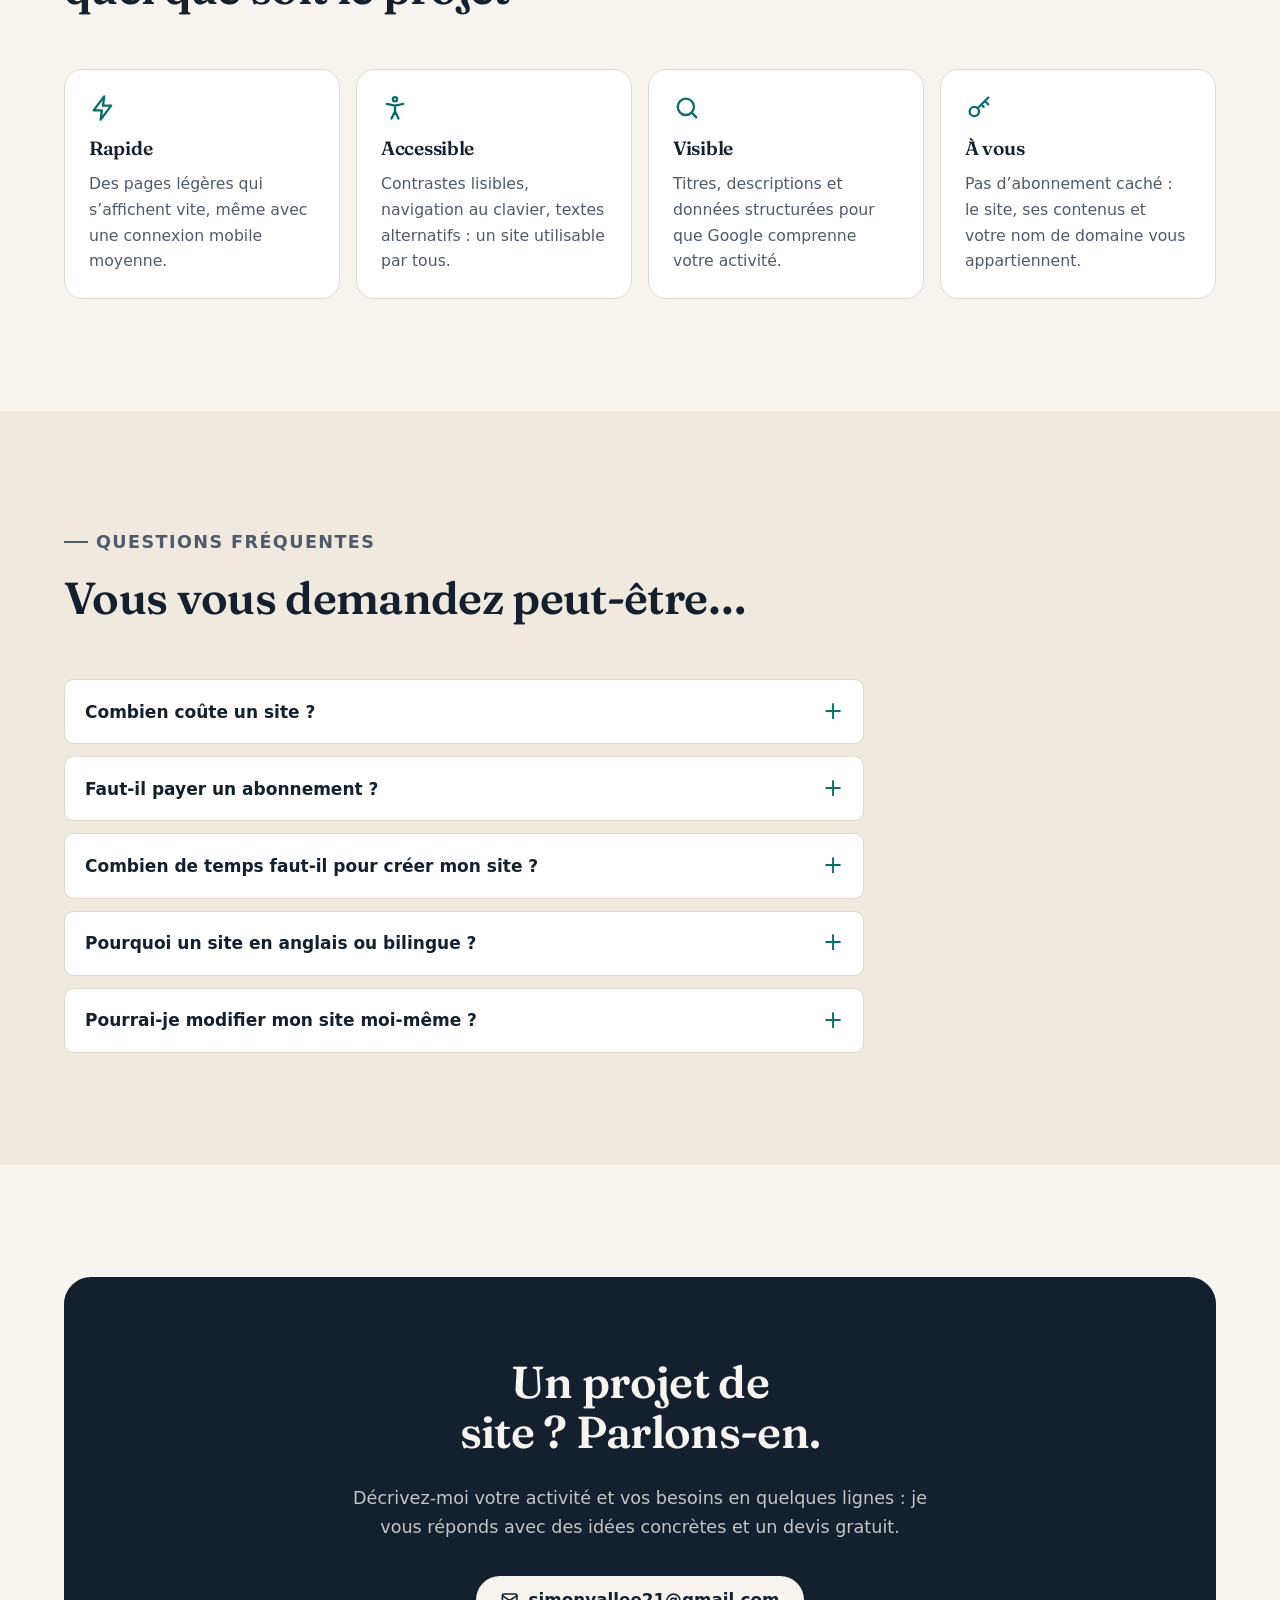
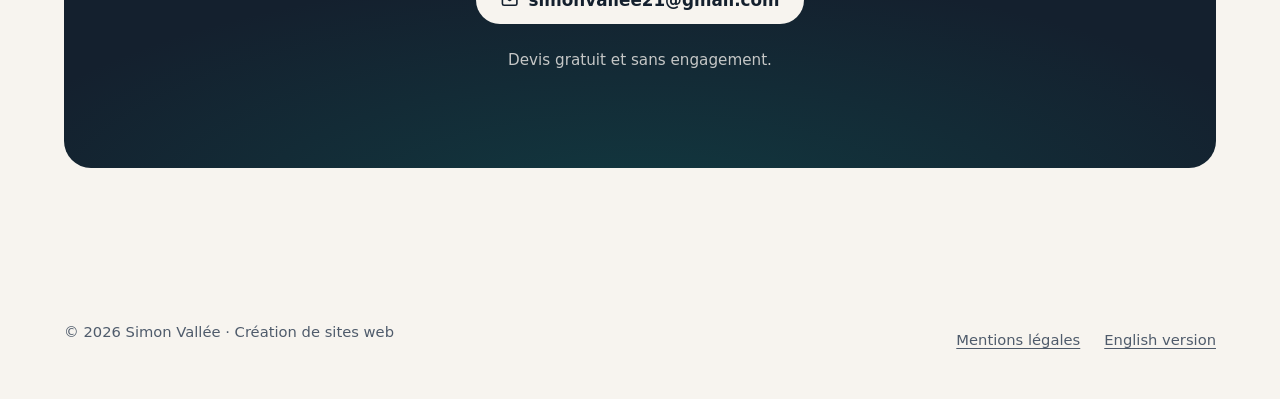
==== commit 6b9c4a03: "Rendre le texte de l'accueil neutre sur le lieu de travail Retire les mentions « tout se fait en lig" ====
--- a/index.html
+++ b/index.html
@@ -4,7 +4,7 @@
   <meta charset="utf-8">
   <meta name="viewport" content="width=device-width, initial-scale=1">
   <title>Simon Vallée — Création de sites web à Saint-Nazaire</title>
-  <meta name="description" content="Développeur web indépendant sur la côte atlantique : sites vitrines, sites de restaurant et pages pour indépendants. Rapides, adaptés au mobile, en français, anglais ou bilingues.">
+  <meta name="description" content="Développeur web indépendant : sites vitrines, sites de restaurant et pages pour indépendants. Rapides, adaptés au mobile, en français, anglais ou bilingues.">
   <link rel="canonical" href="https://simonvallee.fr/">
   <link rel="alternate" hreflang="fr" href="https://simonvallee.fr/">
   <link rel="alternate" hreflang="en" href="https://simonvallee.fr/en/">
@@ -108,7 +108,7 @@
         <div>
           <p class="eyebrow">Développeur web indépendant</p>
           <h1 id="hero-title">Un site web clair, rapide et <em>à votre image</em>.</h1>
-          <p class="hero__lead">Je crée des sites pour les artisans, les restaurants et les indépendants de la presqu’île et de la côte atlantique&nbsp;: pensés pour le mobile, bien référencés localement, en français, en anglais ou bilingues.</p>
+          <p class="hero__lead">Je crée des sites pour les artisans, les restaurants et les indépendants&nbsp;: pensés pour le mobile, bien référencés sur Google, en français, en anglais ou bilingues.</p>
           <div class="hero__actions">
             <a class="btn btn--primary" href="mailto:simonvallee21@gmail.com?subject=Projet%20de%20site%20web">
               <svg aria-hidden="true"><use href="#i-mail"/></svg>
@@ -187,7 +187,7 @@
             <div class="card__icon" aria-hidden="true"><svg><use href="#i-utensils"/></svg></div>
             <h3>Site restaurant</h3>
             <p class="card__for">Restaurants, bars, cafés, crêperies</p>
-            <p>Votre carte, vos horaires, une galerie qui donne faim et la réservation en ligne. Idéal en version bilingue pour accueillir la clientèle touristique de la côte.</p>
+            <p>Votre carte, vos horaires, une galerie qui donne faim et la réservation en ligne. Idéal en version bilingue pour accueillir une clientèle touristique ou internationale.</p>
             <ul class="card__list">
               <li>Carte et menus faciles à mettre à jour</li>
               <li>Horaires, accès et plan</li>
@@ -307,7 +307,7 @@
           <p class="eyebrow">À propos</p>
           <h2 id="about-title">Bonjour, je suis Simon.</h2>
           <p>Développeur web installé à Saint-Nazaire, j’accompagne les professionnels qui veulent un site efficace, sans jargon ni abonnement compliqué.</p>
-          <p>Je travaille en direct avec vous, de la première discussion à la mise en ligne, et je reste disponible ensuite pour faire évoluer votre site. Tout se passe à distance&nbsp;: où que vous soyez, en France ou à l’étranger, on échange par e-mail, téléphone ou visio.</p>
+          <p>Je travaille en direct avec vous, de la première discussion à la mise en ligne, et je reste disponible ensuite pour faire évoluer votre site. Je peux aussi rédiger ou adapter vos contenus en anglais pour toucher une clientèle internationale.</p>
         </div>
       </div>
     </section>
@@ -349,7 +349,7 @@
           <li>
             <svg aria-hidden="true"><use href="#i-bolt"/></svg>
             <h3>Rapide</h3>
-            <p>Des pages légères qui s’affichent vite, même en 4G sur le port ou la plage.</p>
+            <p>Des pages légères qui s’affichent vite, même avec une connexion mobile moyenne.</p>
           </li>
           <li>
             <svg aria-hidden="true"><use href="#i-access"/></svg>
@@ -391,7 +391,7 @@
           </details>
           <details>
             <summary>Pourquoi un site en anglais ou bilingue&nbsp;?</summary>
-            <p>Sur la côte, une partie de la clientèle est étrangère, surtout en saison. Une version anglaise rassure ces visiteurs et les aide à réserver ou à vous appeler.</p>
+            <p>Dans les zones touristiques, une partie de la clientèle est étrangère, surtout en saison. Une version anglaise rassure ces visiteurs et les aide à réserver ou à vous appeler.</p>
           </details>
           <details>
             <summary>Pourrai-je modifier mon site moi-même&nbsp;?</summary>
@@ -410,7 +410,7 @@
             <svg aria-hidden="true"><use href="#i-mail"/></svg>
             simonvallee21@<wbr>gmail.com
           </a>
-          <p class="contact__meta">Tout se fait en ligne, où que vous soyez.</p>
+          <p class="contact__meta">Devis gratuit et sans engagement.</p>
         </div>
       </div>
     </section>
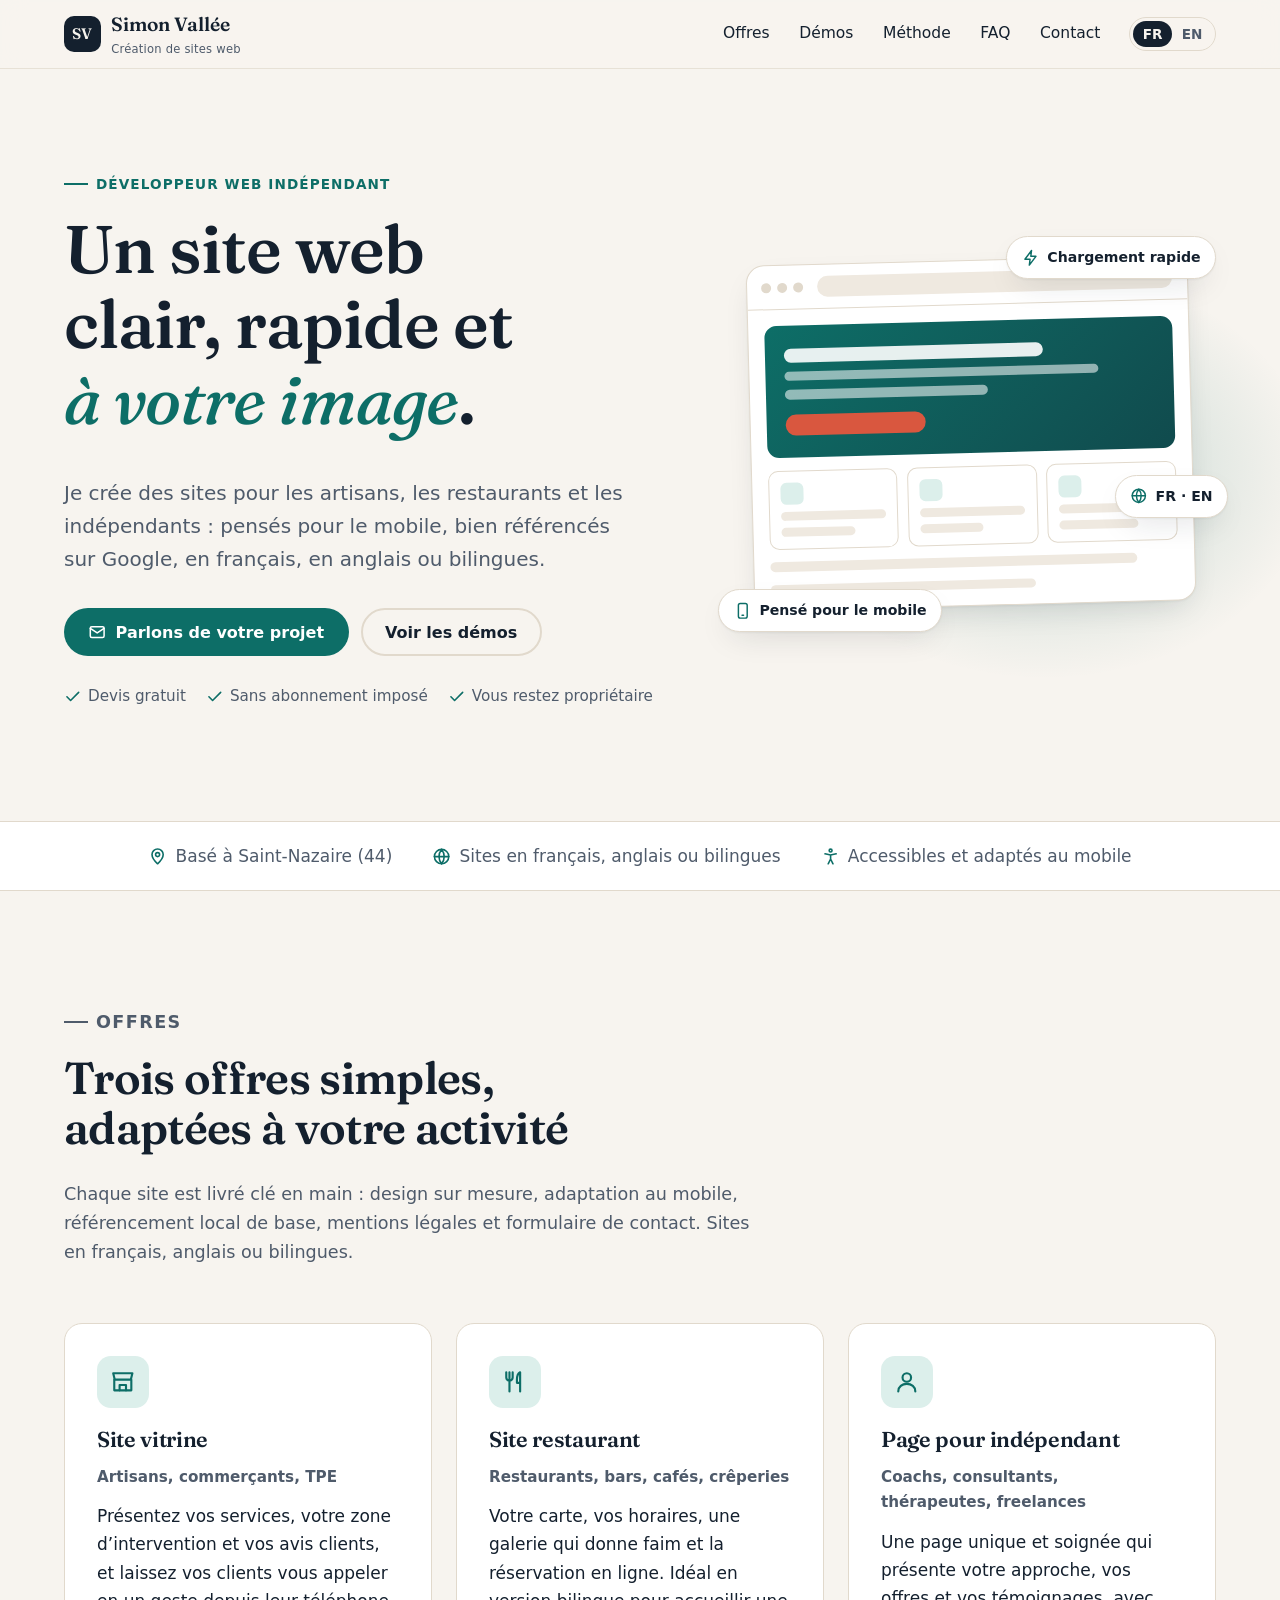
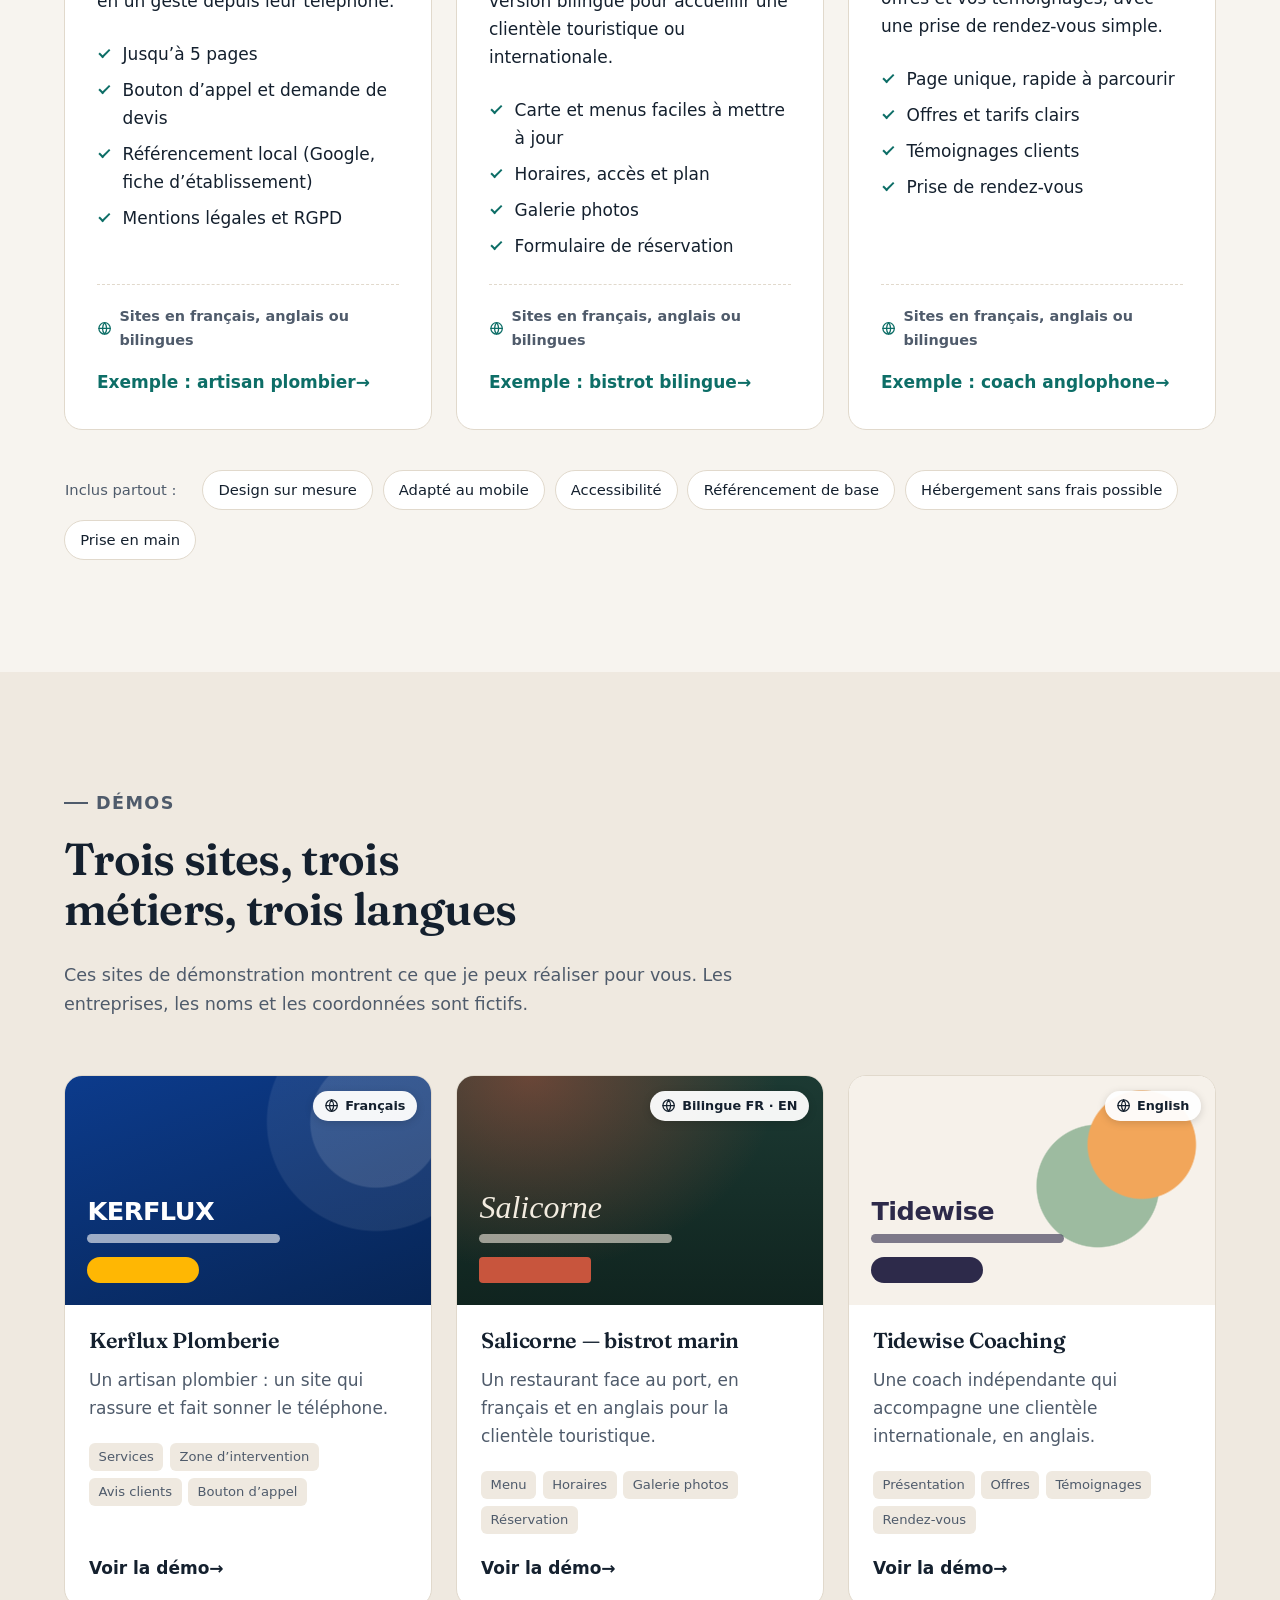
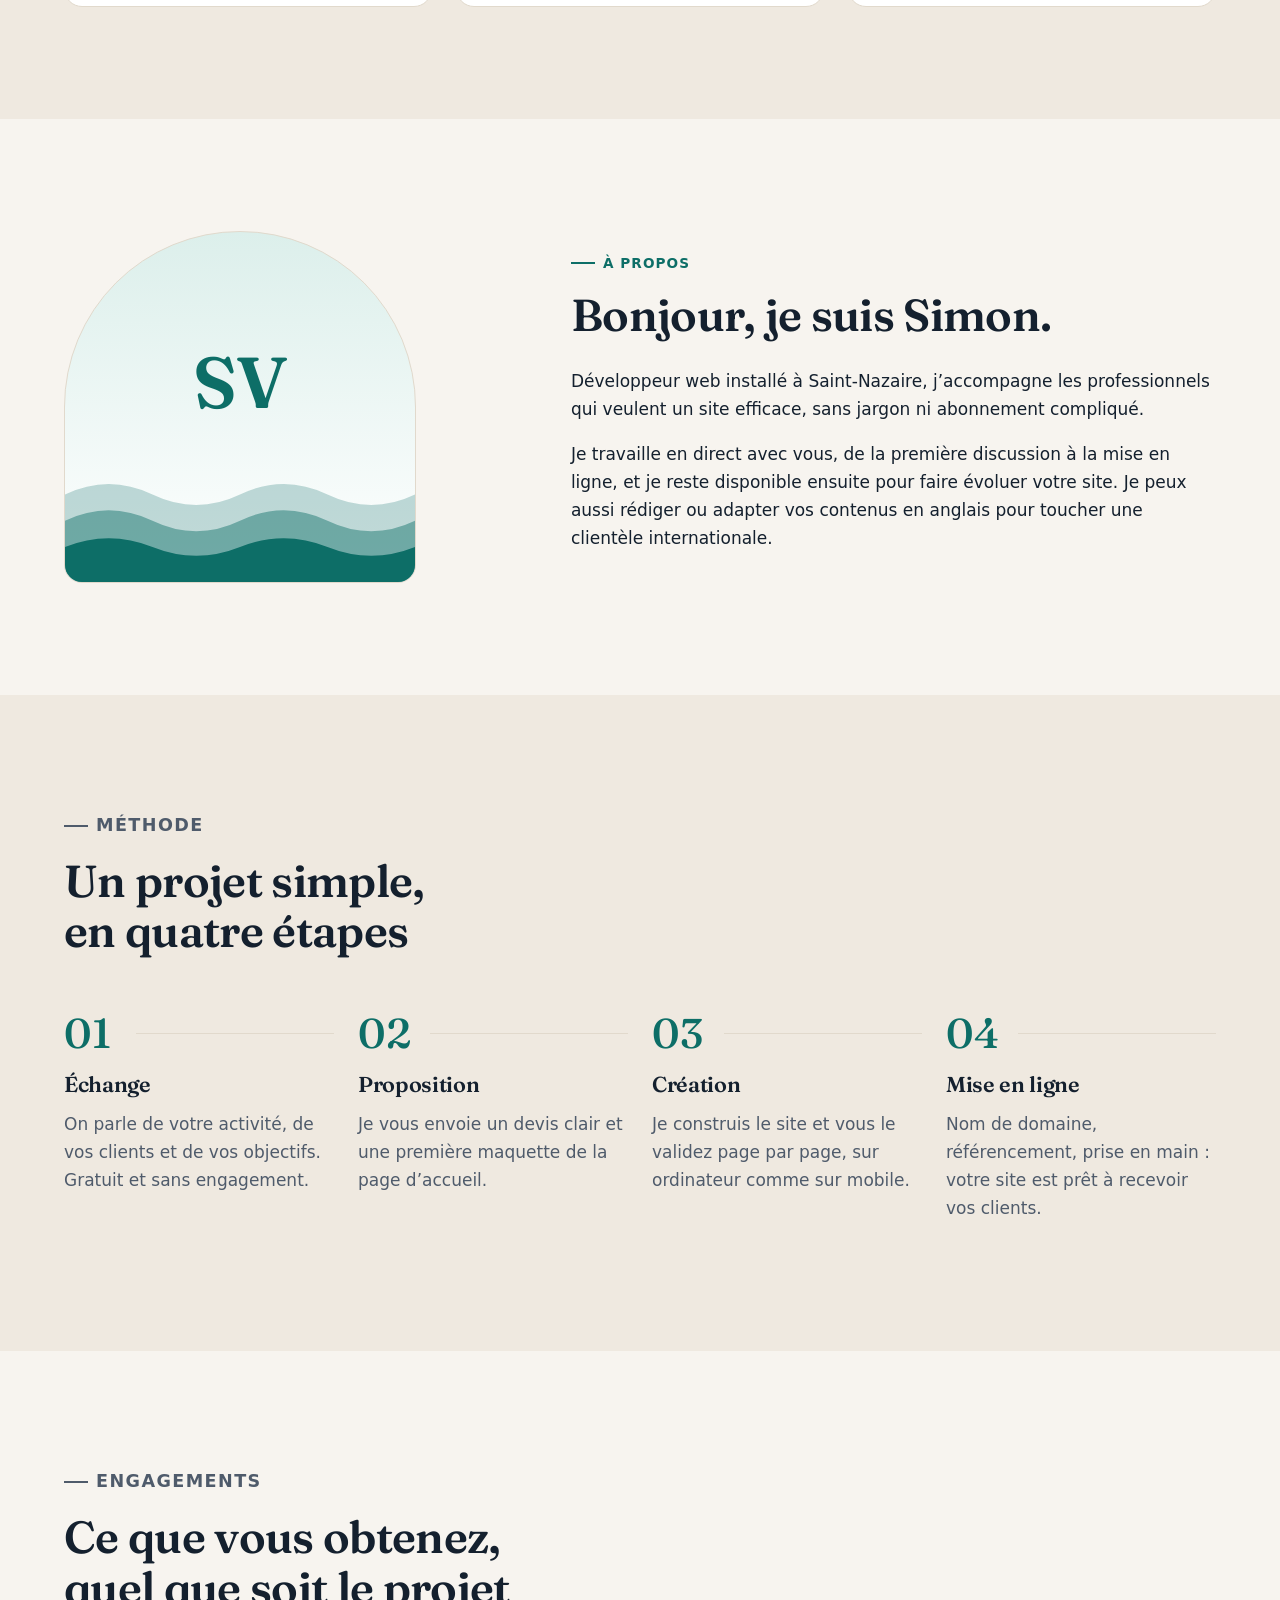
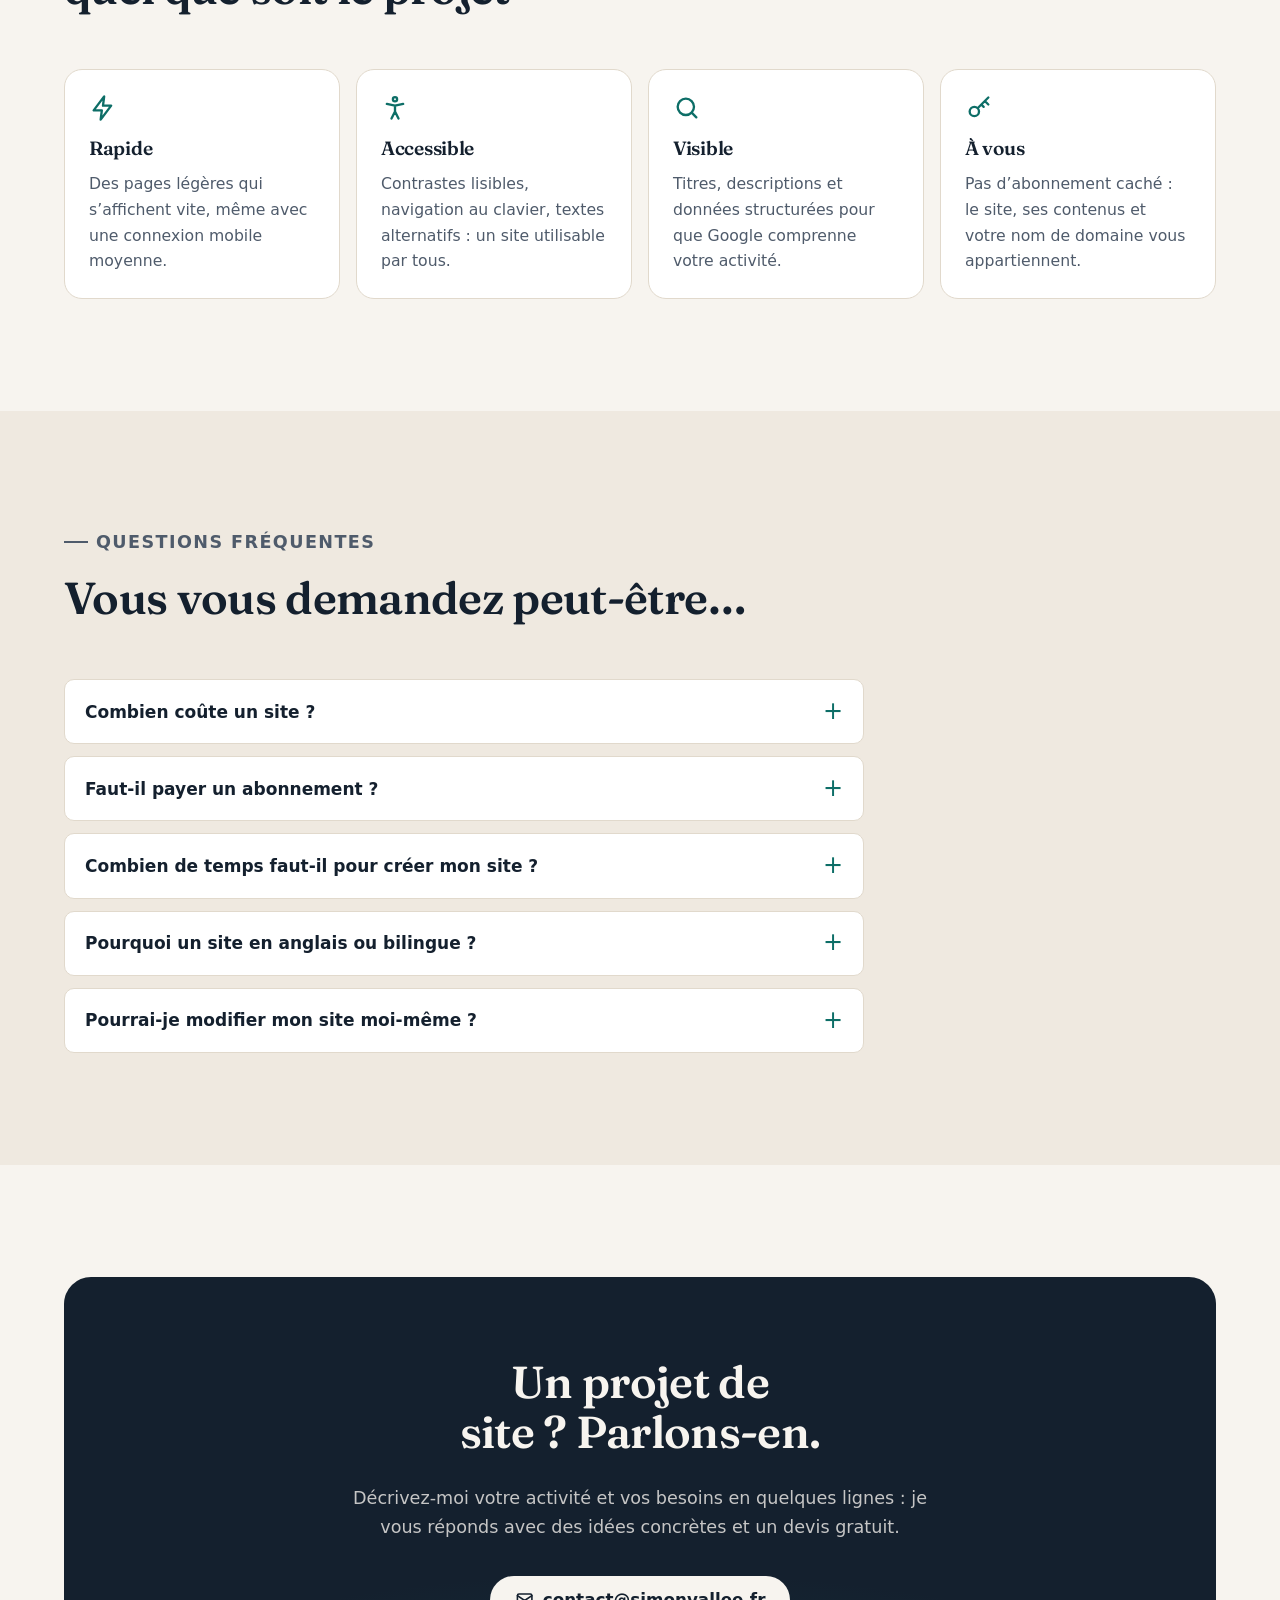
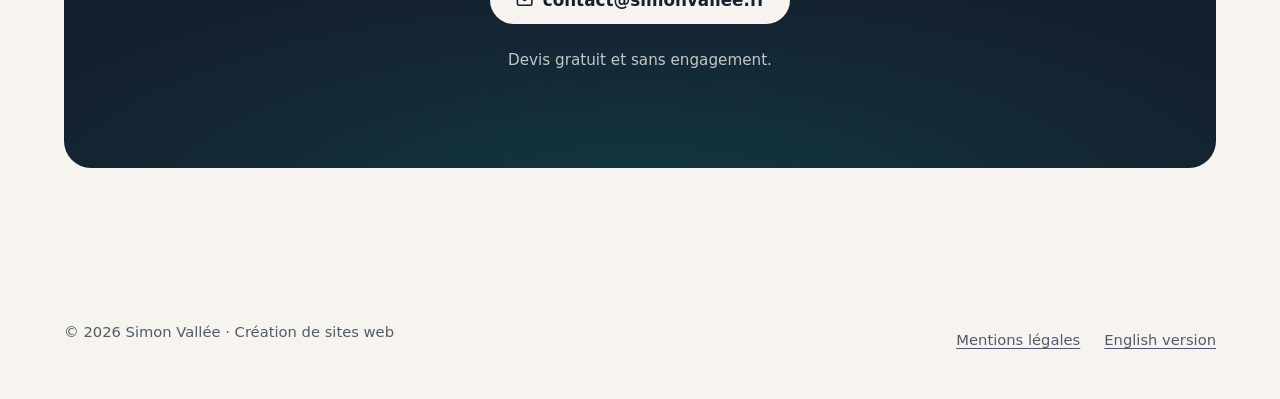
==== commit 17c1390c: "Remplacer l'adresse Gmail par contact@simonvallee.fr Boutons de contact, données structurées et ment" ====
--- a/index.html
+++ b/index.html
@@ -39,7 +39,7 @@
     "description": "Création de sites web pour artisans, restaurants et indépendants, en français, anglais ou bilingues.",
     "url": "https://simonvallee.fr/",
     "image": "https://simonvallee.fr/assets/img/og-image.png",
-    "email": "simonvallee21@gmail.com",
+    "email": "contact@simonvallee.fr",
     "founder": { "@type": "Person", "name": "Simon Vallée", "jobTitle": "Développeur web indépendant" },
     "address": { "@type": "PostalAddress", "addressLocality": "Saint-Nazaire", "postalCode": "44600", "addressCountry": "FR" },
     "knowsLanguage": ["fr", "en"],
@@ -110,7 +110,7 @@
           <h1 id="hero-title">Un site web clair, rapide et <em>à votre image</em>.</h1>
           <p class="hero__lead">Je crée des sites pour les artisans, les restaurants et les indépendants&nbsp;: pensés pour le mobile, bien référencés sur Google, en français, en anglais ou bilingues.</p>
           <div class="hero__actions">
-            <a class="btn btn--primary" href="mailto:simonvallee21@gmail.com?subject=Projet%20de%20site%20web">
+            <a class="btn btn--primary" href="mailto:contact@simonvallee.fr?subject=Projet%20de%20site%20web">
               <svg aria-hidden="true"><use href="#i-mail"/></svg>
               Parlons de votre projet
             </a>
@@ -406,9 +406,9 @@
         <div class="contact">
           <h2 id="contact-title">Un projet de site&nbsp;? Parlons-en.</h2>
           <p>Décrivez-moi votre activité et vos besoins en quelques lignes&nbsp;: je vous réponds avec des idées concrètes et un devis gratuit.</p>
-          <a class="btn btn--primary" href="mailto:simonvallee21@gmail.com?subject=Projet%20de%20site%20web">
+          <a class="btn btn--primary" href="mailto:contact@simonvallee.fr?subject=Projet%20de%20site%20web">
             <svg aria-hidden="true"><use href="#i-mail"/></svg>
-            simonvallee21@<wbr>gmail.com
+            contact@<wbr>simonvallee.fr
           </a>
           <p class="contact__meta">Devis gratuit et sans engagement.</p>
         </div>
